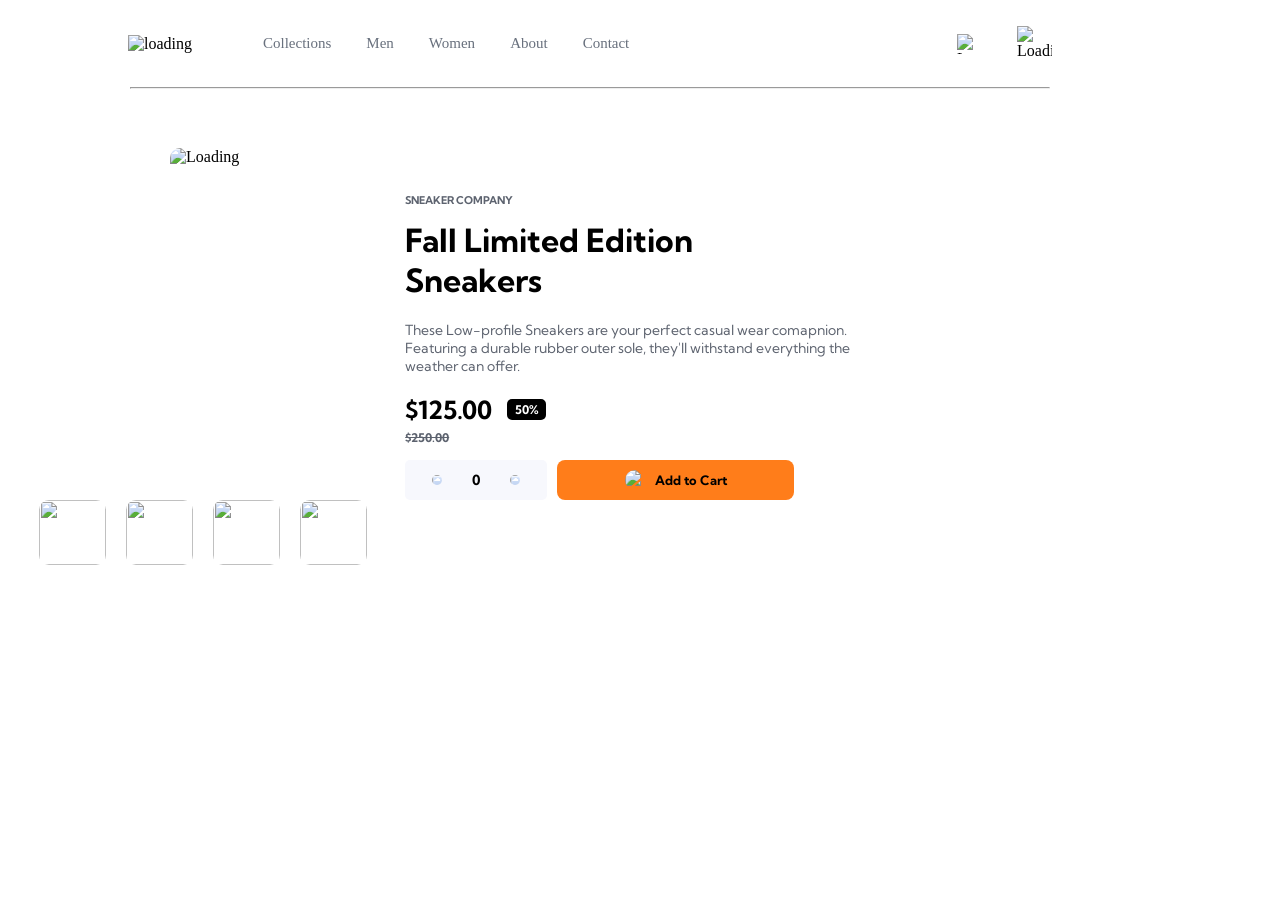
==== index.html @ 12cd4969 "Add files via upload" ====
<!DOCTYPE html>
<html lang="en">
<head>
    <meta charset="UTF-8">
    <link rel="stylesheet" href="style.css">
    <link rel="preconnect" href="https://fonts.googleapis.com">
<link rel="preconnect" href="https://fonts.gstatic.com" crossorigin>

<link href="https://fonts.googleapis.com/css2?family=Kumbh+Sans:wght@100..900&display=swap" rel="stylesheet">
    <meta name="viewport" content="width=device-width, initial-scale=1.0">
    <title>Third Task</title>
</head>

<body>
    <div class="one">
        <div class = "left">
        <img class="Logo" src="file:///C:/Users/hp/Downloads/ecommerce-product-page-main/ecommerce-product-page-main/images/logo.svg" alt="loading">
        <p>Collections</p>
        <p>Men</p>
        <p>Women</p>
        <p>About</p>
        <p>Contact</p>
        </div>
        <div class = "right">
        <img class = "cart" src="file:///C:/Users/hp/Downloads/ecommerce-product-page-main/ecommerce-product-page-main/images/icon-cart.svg" alt="Loading">
        <img class= "avatar" src="file:///C:/Users/hp/Downloads/ecommerce-product-page-main/ecommerce-product-page-main/images/image-avatar.png" alt="Loading">
        
        </div>
    </div>
    <div class="line">
        <hr>
    </div>
    <div class="content">
        <img src="c:\Users\hp\Downloads\ecommerce-product-page-main\ecommerce-product-page-main\images\image-product-1.jpg" alt="Loading">
        <div class="words">
        <h6>SNEAKER COMPANY</h6>
        <h1>Fall Limited Edition <br>Sneakers</h1>
        <p>These Low-profile Sneakers are your perfect casual wear comapnion. Featuring a durable rubber outer sole, they'll withstand everything the weather can offer.</p>
        <div class="price">
        <h3>$125.00</h3>
        <p> <b>50%</b></p>
        </div>
        <div class="discount">
            <h3>$250.00</h3>
        </div>
        <div class="allign">
        <div class="added">
        <img class="minus"src="file:///C:/Users/hp/Downloads/ecommerce-product-page-main/ecommerce-product-page-main/images/icon-minus.svg" alt="Loading">
        <p><b>0</b></p>
         <img class="plus"src="file:///C:/Users/hp/Downloads/ecommerce-product-page-main/ecommerce-product-page-main/images/icon-plus.svg" alt="Loading">
        </div>
        <div class="together">
            <img src="file:///C:/Users/hp/Downloads/ecommerce-product-page-main/ecommerce-product-page-main/images/icon-cart.svg" alt="loading">
             <p><b>Add to Cart</b></p>
             </div>
        </div>
        <div class="slides">
            <img src="c:\Users\hp\Downloads\ecommerce-product-page-main\ecommerce-product-page-main\images\image-product-1-thumbnail.jpg" alt="">
            <img src="c:\Users\hp\Downloads\ecommerce-product-page-main\ecommerce-product-page-main\images\image-product-2-thumbnail.jpg" alt="">
            <img src="c:\Users\hp\Downloads\ecommerce-product-page-main\ecommerce-product-page-main\images\image-product-3-thumbnail.jpg" alt="">
            <img src="c:\Users\hp\Downloads\ecommerce-product-page-main\ecommerce-product-page-main\images\image-product-4-thumbnail.jpg" alt="">
        </div>
        </div>
       

    </div>
</body>
</html>
---- style.css ----
body {
  margin:0;
}
.one{
  display: flex;
  justify-content: space-between;
  align-items: center;

  width: 80%;
  margin: 20px auto;
}

.left{
  display: flex;
  gap: 35px;
  align-items: center;
 
}
.left p{
  color: hsl(219, 9%, 45%);
  font-size: 15px;
}
.right{
  display: flex;
  gap: 10px;
  align-items: center;
}
.Logo{
    width: 100px;
    height: 18px;
    top: 100px;
}
.cart {
    width: 20px;
    height: 20px;
     padding-right: 30px;
   
}
.avatar{
    width: 35px;
    height: 35px;
    padding-right: 100px;
}

.line{
  color: hsl(219, 9%, 45%);
   width: 920px;
  height: 1px;
  position: relative;
left: 130px;
border-radius: 50px;
  
}
.content {
  display:flex;
  justify-content:space-between;
  gap: 80px;
  width: 80%;
  margin-top: 60px;
  margin-left: 170px;
}

.content img{
  height: 325px;
  width: 320px;
  border-radius: 10px;
}
.words{
  margin-top: 20px;
  margin-right: 300px;
   font-family:'Kumbh Sans', sans-serif;
}
.words h1{
  margin-top: -12px;
}
.words h6{
  color: hsl(219, 9%, 40%);


}
.words p{
  color:  hsl(219, 9%, 40%);
  font-family:'Kumbh Sans', sans-serif;
  font-size: 14px;
}
.price{
  display:flex;
  align-items:center;
  gap: 15px;
  margin-top: -20px;

}
.price h3{
  font-size: 25px;
}
.price p{
  background-color: Black;
  padding: 8px;
  font-size: 12px;
  border-radius: 5px;
  width: 23px;
  height:5px;
  color:white;
  display: flex;
  align-items: center;
  justify-content: center;
}
.discount h3{
margin-top: -20px;
font-size: 12px;
font-weight: 200px;
color: hsl(219, 9%, 40%);
text-decoration: line-through;

}
.allign{
  display:flex;
  justify-content:space-between;
  gap: 10px;
  width: 80%;
  margin-top: 20px;
 



}
.added{
   display:flex;
  align-items:center;
  justify-content: center;
  gap: 30px;
 border-radius:5px;
 background-color:hsl(223, 64%, 98%);
 width: 150px;
  height:40px;
  margin-top: -5px;
   
}

.added p{
  color: black;
}  

.plus{
    width: 10px !important;
  height: 10px !important;
  object-fit: contain;
  display: block;
  cursor: pointer;
}
 .minus{
   width: 10px !important;
  height: 10px !important;
  object-fit: contain;
  display: block;
  cursor: pointer;
}

.together{
  display:flex;
  justify-content:center;
  align-items:center;
  gap: 10px;
  width: 250px;
  height:40px;
  margin-top: -5px;
  margin-right:2px;
 border-radius:8px;
 color: black;
 background-color: hsl(26, 100%, 55%);
}

.together img{
  width: 20px;
  height: 20px;
  color: black;

}
.together p{
  font-size: 13px;
  color: black;
}

.slides{
  display:flex;
 justify-content:center;
  align-items:center;
  gap: 20px;
  margin-left: -893px
}
.slides img{
  height: 65px;
  width: 67px;
border-radius: 10px;
  
}
.img:hover{
  color:hsl(25, 100%, 94%);
}
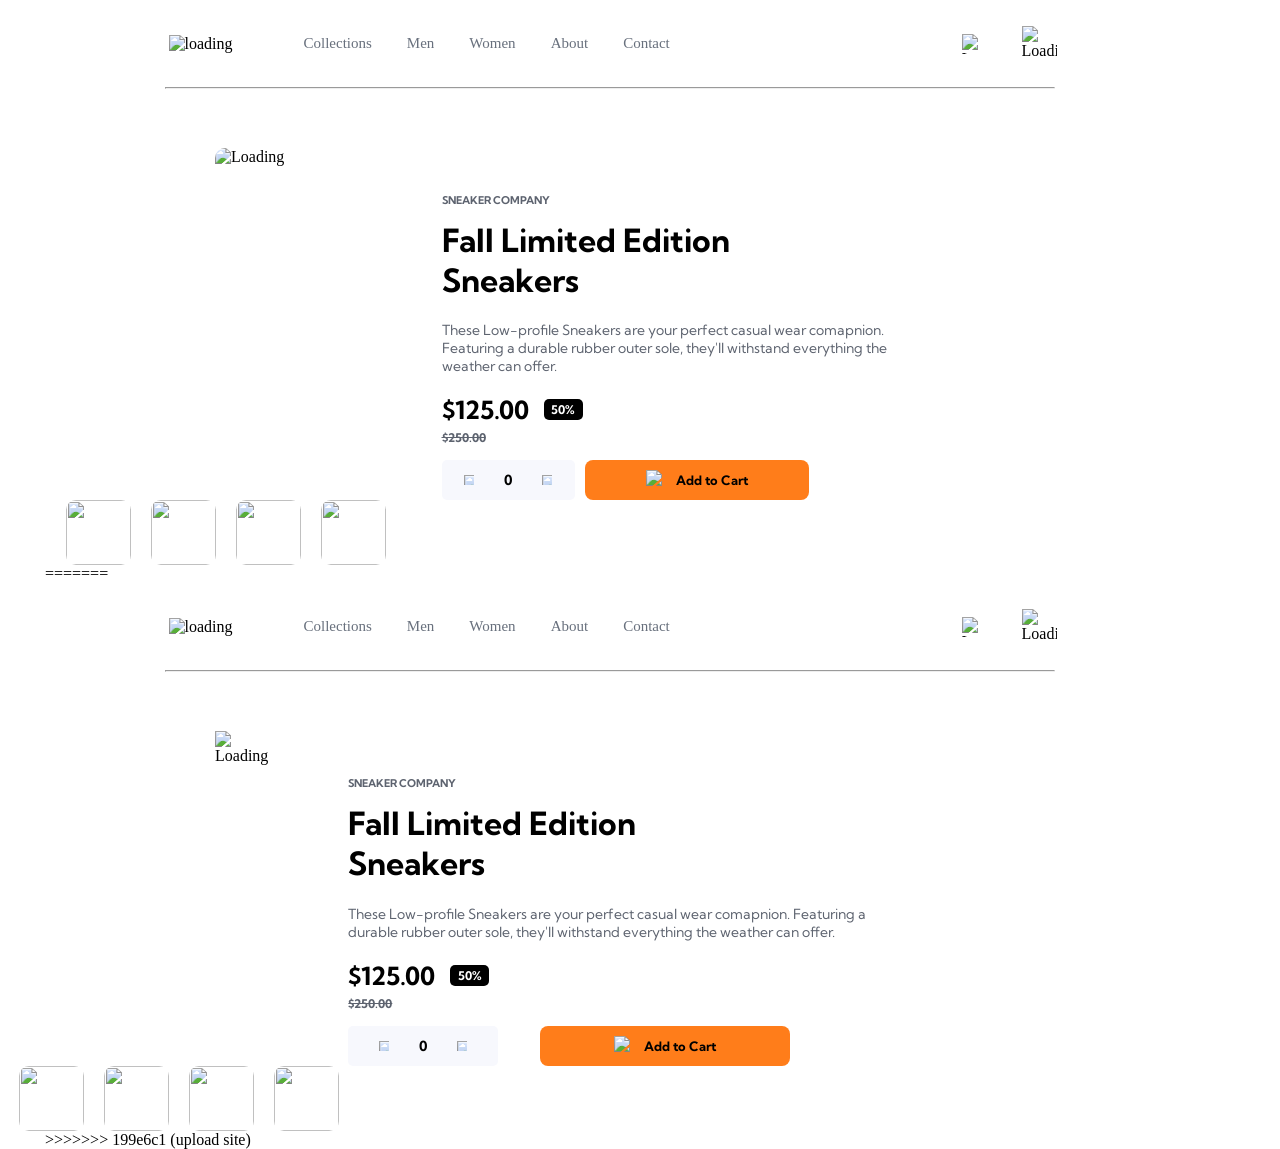
==== commit 93264bcc: "upload site" ====
--- a/index.html
+++ b/index.html
@@ -1,7 +1,83 @@
+
 <!DOCTYPE html>
 <html lang="en">
 <head>
     <meta charset="UTF-8">
+     <meta name="viewport" content="width=device-width, initial-scale=1.0">
+    <link rel="stylesheet" href="style.css">
+    <link rel="preconnect" href="https://fonts.googleapis.com">
+<link rel="preconnect" href="https://fonts.gstatic.com" crossorigin>
+
+<link href="https://fonts.googleapis.com/css2?family=Kumbh+Sans:wght@100..900&display=swap" rel="stylesheet">
+    <meta name="viewport" content="width=device-width, initial-scale=1.0">
+    <title>Third Task</title>
+</head>
+
+<body>
+    <div class="one">
+        <div class = "left">
+       <img class="new-img" src="images/" alt="Loading">
+        <img class="Logo" src="images/logo.svg" alt="loading">
+
+        <p>Collections</p>
+        <p>Men</p>
+        <p>Women</p>
+        <p>About</p>
+        <p>Contact</p>
+        </div>
+        <div class = "right">
+        <img class = "cart" src="images/icon-cart.svg" alt="Loading">
+        <img class= "avatar" src="images/image-avatar.png" alt="Loading">
+        
+        </div>
+    </div>
+    <div class="line">
+        <hr>
+    </div>
+    <div class="content">
+        <img  class =" content-img" src="images/image-product-1.jpg" alt="Loading">
+        <div class="words">
+        <h6>SNEAKER COMPANY</h6>
+        <h1>Fall Limited Edition <br>Sneakers</h1>
+        <p>These Low-profile Sneakers are your perfect casual wear comapnion. Featuring a durable rubber outer sole, they'll withstand everything the weather can offer.</p>
+        <div class="price">
+        <h3>$125.00</h3>
+        <p> <b>50%</b></p>
+         <h3 class = "discount1">$250.00</h3>
+         
+        </div>
+        <div class="discount">
+            <h3>$250.00</h3>
+        </div>
+        <div class="allign">
+        <div class="added">
+        <img class="minus" src="images/icon-minus.svg" alt="Loading">
+        <p id="count"><b>0</b></p>
+         <img class="plus" src="images/icon-plus.svg" alt="Loading">
+        </div>
+        <div class="together">
+            <img src="images/icon-cart.svg" alt="loading">
+             <p><b>Add to Cart</b></p>
+             </div>
+        </div>
+        <div class="slides">
+            <img class = "thumb" src="images/image-product-1-thumbnail.jpg" alt="">
+            <img class = "thumb" src="images/image-product-2-thumbnail.jpg" alt="">
+            <img class = "thumb" src="images/image-product-3-thumbnail.jpg" alt="">
+            <img class = "thumb" src="images/image-product-4-thumbnail.jpg" alt="">
+        </div>
+        </div>
+       
+
+    </div>
+    <script src="script.js"></script>
+</body>
+=======
+<!DOCTYPE html>
+<html lang="en">
+<head>
+    <meta charset="UTF-8">
+     <meta name="viewport" content="width=device-width, initial-scale=1.0">
     <link rel="stylesheet" href="style.css">
     <link rel="preconnect" href="https://fonts.googleapis.com">
 <link rel="preconnect" href="https://fonts.gstatic.com" crossorigin>
@@ -65,4 +141,5 @@
 
     </div>
 </body>
+>>>>>>> 199e6c1 (upload site)
 </html>
--- a/style.css
+++ b/style.css
@@ -1,9 +1,326 @@
+
 body {
   margin:0;
+  margin-left:45px;
 }
 .one{
   display: flex;
-  justify-content: space-between;
+  justify-content:space-between;
+  align-items: center;
+  width: 80%;
+  margin: 20px auto;
+}
+
+.left{
+  display: flex;
+  gap: 35px;
+  align-items: center;
+ 
+}
+.left p{
+  color: hsl(219, 9%, 45%);
+  font-size: 15px;
+}
+.right{
+  display: flex;
+  gap: 10px;
+  align-items: center;
+}
+.Logo{
+    width: 100px;
+    height: 18px;
+    top: 100px;
+}
+.new-img{
+  display:none;
+}
+.cart {
+    width: 20px;
+    height: 20px;
+     padding-right: 30px;
+   
+}
+.avatar{
+    width: 35px;
+    height: 35px;
+    padding-right: 100px;
+}
+
+.line{
+  color: hsl(219, 9%, 45%);
+   width: 890px;
+  height: 1px;
+  position: relative;
+left: 120px;
+border-radius: 50px;
+  
+}
+.content {
+  display:flex;
+  justify-content:space-between;
+  gap: 80px;
+  width: 80%;
+  margin-top: 60px;
+  margin-left: 170px;
+}
+
+.content-img{
+  height: 325px;
+  width: 320px;
+  border-radius: 10px;
+}
+.words{
+  margin-top: 20px;
+  margin-right: 300px;
+   font-family:'Kumbh Sans', sans-serif;
+}
+.words h1{
+  margin-top: -12px;
+}
+.words h6{
+  color: hsl(219, 9%, 40%);
+
+
+}
+.words p{
+  color:  hsl(219, 9%, 40%);
+  font-family:'Kumbh Sans', sans-serif;
+  font-size: 14px;
+}
+.price{
+  display:flex;
+  align-items:center;
+  gap: 15px;
+  margin-top: -20px;
+
+}
+.discount1{
+  display: none;
+}
+.price h3{
+  font-size: 25px;
+}
+.price p{
+  background-color: Black;
+  padding: 8px;
+  font-size: 12px;
+  border-radius: 5px;
+  width: 23px;
+  height:5px;
+  color:white;
+  display: flex;
+  align-items: center;
+  justify-content: center;
+}
+.discount h3{
+margin-top: -20px;
+font-size: 12px;
+font-weight: 200px;
+color: hsl(219, 9%, 40%);
+text-decoration: line-through;
+
+}
+.allign{
+  display:flex;
+  justify-content:space-between;
+  gap: 10px;
+  width: 80%;
+  margin-top: 20px;
+
+
+}
+.added{
+   display:flex;
+  align-items:center;
+  justify-content: center;
+  gap: 30px;
+ border-radius:5px;
+ background-color:hsl(223, 64%, 98%);
+ width: 150px;
+  height:40px;
+  margin-top: -5px;
+   
+}
+
+.added p{
+  color: black;
+}  
+
+.plus{
+    width: 10px !important;
+  height: 10px !important;
+  object-fit: contain;
+  display: block;
+  cursor: pointer;
+}
+ .minus{
+   width: 10px !important;
+  height: 10px !important;
+  object-fit: contain;
+  display: block;
+  cursor: pointer;
+}
+
+.together{
+  display:flex;
+  justify-content:center;
+  align-items:center;
+  gap: 10px;
+  width: 250px;
+  height:40px;
+  margin-top: -5px;
+  margin-right:2px;
+ border-radius:8px;
+ color: black;
+ background-color: hsl(26, 100%, 55%);
+}
+
+.together img{
+  width: 20px;
+  height: 20px;
+  color: black;
+
+}
+.together p{
+  font-size: 13px;
+  color: black;
+}
+
+.slides{
+  display:flex;
+ justify-content:center;
+  align-items:center;
+  gap: 20px;
+  margin-left: -893px
+}
+.slides img{
+  height: 65px;
+  width: 65px;
+border-radius: 10px;
+  
+}
+.slides img:hover{
+ border: 1px solid;
+ outline: 2px solid  hsl(26, 100%, 55%);
+ color: hsl(25, 100%, 94%);
+ opacity: 0.2;
+}
+
+
+@media (max-width: 700px){
+
+  body{
+    width: 375px;
+    height: 400px
+  }
+
+   .new-img {
+    display: block !important;
+    margin-left: 90px;
+    
+  }
+  .logo{
+    width: 25px;
+    height: 80px;
+    margin-right: 30px;
+  }
+  .cart{
+    margin-left: 80px;
+  }
+   .one {
+    display: flex;
+    flex-direction: row;
+    justify-content: center;
+    align-items: center;
+    width: 375px;
+    margin: 10px auto;
+    margin-left: 190px;
+  }
+  .left p{
+    display:none;
+  }
+  .line{
+    display:none;
+  }
+  .content{
+    flex-direction: column;
+  }
+  .words h6{
+    margin-top: -80px;
+    width: 150px;
+    font-size: 14px;
+    margin-left: 20px;
+
+  }
+  .words h1{
+    width: 150px;
+    font-size: 15px;
+    margin-top: -25px;
+      margin-left: 20px
+  }
+  .words p{
+    width: 200px;
+    font-size: 12px;
+      margin-left: 20px;
+  }
+  .discount h3{
+    display:none;
+  }
+.price {
+  width: 200px;
+  margin-left: 20px;
+ 
+}
+.price h3{
+  font-size: 20px;
+}
+.price p{
+  font-size: 10px
+}
+  .discount1{
+display: block !important;
+color: hsl(219, 9%, 40%);
+text-decoration: line-through;
+font-size: 9px;
+  
+}
+  .content-img{
+    width:400px;
+    height:200px;
+    margin-top: -40px;
+  }
+  .allign{
+    flex-direction: column;
+     margin-left: 20px;
+
+  }
+  .added{
+    width: 250px;
+   display:flex;
+  align-items:center;
+  justify-content: center;
+  gap: 30px;
+ border-radius:5px;
+ background-color:hsl(223, 64%, 98%);
+  margin-top: -5px;
+   
+  }
+  .added p{
+    margin-left: 50px;
+  }
+  .minus{
+    margin-right: 20px;
+  }
+  .slides img{
+    display:none
+  }
+  
+body {
+  margin:0;
+}
+.one{
+  display: flex;
+  justify-content:space-between;
   align-items: center;
 
   width: 80%;
@@ -76,7 +393,6 @@
 .words h6{
   color: hsl(219, 9%, 40%);
 
-
 }
 .words p{
   color:  hsl(219, 9%, 40%);
@@ -119,9 +435,6 @@
   gap: 10px;
   width: 80%;
   margin-top: 20px;
- 
-
-
 
 }
 .added{
@@ -197,4 +510,5 @@
 .img:hover{
   color:hsl(25, 100%, 94%);
 }
- +}
+
--- a/style.css
+++ b/style.css
@@ -1,9 +1,326 @@
+
 body {
   margin:0;
+  margin-left:45px;
 }
 .one{
   display: flex;
-  justify-content: space-between;
+  justify-content:space-between;
+  align-items: center;
+  width: 80%;
+  margin: 20px auto;
+}
+
+.left{
+  display: flex;
+  gap: 35px;
+  align-items: center;
+ 
+}
+.left p{
+  color: hsl(219, 9%, 45%);
+  font-size: 15px;
+}
+.right{
+  display: flex;
+  gap: 10px;
+  align-items: center;
+}
+.Logo{
+    width: 100px;
+    height: 18px;
+    top: 100px;
+}
+.new-img{
+  display:none;
+}
+.cart {
+    width: 20px;
+    height: 20px;
+     padding-right: 30px;
+   
+}
+.avatar{
+    width: 35px;
+    height: 35px;
+    padding-right: 100px;
+}
+
+.line{
+  color: hsl(219, 9%, 45%);
+   width: 890px;
+  height: 1px;
+  position: relative;
+left: 120px;
+border-radius: 50px;
+  
+}
+.content {
+  display:flex;
+  justify-content:space-between;
+  gap: 80px;
+  width: 80%;
+  margin-top: 60px;
+  margin-left: 170px;
+}
+
+.content-img{
+  height: 325px;
+  width: 320px;
+  border-radius: 10px;
+}
+.words{
+  margin-top: 20px;
+  margin-right: 300px;
+   font-family:'Kumbh Sans', sans-serif;
+}
+.words h1{
+  margin-top: -12px;
+}
+.words h6{
+  color: hsl(219, 9%, 40%);
+
+
+}
+.words p{
+  color:  hsl(219, 9%, 40%);
+  font-family:'Kumbh Sans', sans-serif;
+  font-size: 14px;
+}
+.price{
+  display:flex;
+  align-items:center;
+  gap: 15px;
+  margin-top: -20px;
+
+}
+.discount1{
+  display: none;
+}
+.price h3{
+  font-size: 25px;
+}
+.price p{
+  background-color: Black;
+  padding: 8px;
+  font-size: 12px;
+  border-radius: 5px;
+  width: 23px;
+  height:5px;
+  color:white;
+  display: flex;
+  align-items: center;
+  justify-content: center;
+}
+.discount h3{
+margin-top: -20px;
+font-size: 12px;
+font-weight: 200px;
+color: hsl(219, 9%, 40%);
+text-decoration: line-through;
+
+}
+.allign{
+  display:flex;
+  justify-content:space-between;
+  gap: 10px;
+  width: 80%;
+  margin-top: 20px;
+
+
+}
+.added{
+   display:flex;
+  align-items:center;
+  justify-content: center;
+  gap: 30px;
+ border-radius:5px;
+ background-color:hsl(223, 64%, 98%);
+ width: 150px;
+  height:40px;
+  margin-top: -5px;
+   
+}
+
+.added p{
+  color: black;
+}  
+
+.plus{
+    width: 10px !important;
+  height: 10px !important;
+  object-fit: contain;
+  display: block;
+  cursor: pointer;
+}
+ .minus{
+   width: 10px !important;
+  height: 10px !important;
+  object-fit: contain;
+  display: block;
+  cursor: pointer;
+}
+
+.together{
+  display:flex;
+  justify-content:center;
+  align-items:center;
+  gap: 10px;
+  width: 250px;
+  height:40px;
+  margin-top: -5px;
+  margin-right:2px;
+ border-radius:8px;
+ color: black;
+ background-color: hsl(26, 100%, 55%);
+}
+
+.together img{
+  width: 20px;
+  height: 20px;
+  color: black;
+
+}
+.together p{
+  font-size: 13px;
+  color: black;
+}
+
+.slides{
+  display:flex;
+ justify-content:center;
+  align-items:center;
+  gap: 20px;
+  margin-left: -893px
+}
+.slides img{
+  height: 65px;
+  width: 65px;
+border-radius: 10px;
+  
+}
+.slides img:hover{
+ border: 1px solid;
+ outline: 2px solid  hsl(26, 100%, 55%);
+ color: hsl(25, 100%, 94%);
+ opacity: 0.2;
+}
+
+
+@media (max-width: 700px){
+
+  body{
+    width: 375px;
+    height: 400px
+  }
+
+   .new-img {
+    display: block !important;
+    margin-left: 90px;
+    
+  }
+  .logo{
+    width: 25px;
+    height: 80px;
+    margin-right: 30px;
+  }
+  .cart{
+    margin-left: 80px;
+  }
+   .one {
+    display: flex;
+    flex-direction: row;
+    justify-content: center;
+    align-items: center;
+    width: 375px;
+    margin: 10px auto;
+    margin-left: 190px;
+  }
+  .left p{
+    display:none;
+  }
+  .line{
+    display:none;
+  }
+  .content{
+    flex-direction: column;
+  }
+  .words h6{
+    margin-top: -80px;
+    width: 150px;
+    font-size: 14px;
+    margin-left: 20px;
+
+  }
+  .words h1{
+    width: 150px;
+    font-size: 15px;
+    margin-top: -25px;
+      margin-left: 20px
+  }
+  .words p{
+    width: 200px;
+    font-size: 12px;
+      margin-left: 20px;
+  }
+  .discount h3{
+    display:none;
+  }
+.price {
+  width: 200px;
+  margin-left: 20px;
+ 
+}
+.price h3{
+  font-size: 20px;
+}
+.price p{
+  font-size: 10px
+}
+  .discount1{
+display: block !important;
+color: hsl(219, 9%, 40%);
+text-decoration: line-through;
+font-size: 9px;
+  
+}
+  .content-img{
+    width:400px;
+    height:200px;
+    margin-top: -40px;
+  }
+  .allign{
+    flex-direction: column;
+     margin-left: 20px;
+
+  }
+  .added{
+    width: 250px;
+   display:flex;
+  align-items:center;
+  justify-content: center;
+  gap: 30px;
+ border-radius:5px;
+ background-color:hsl(223, 64%, 98%);
+  margin-top: -5px;
+   
+  }
+  .added p{
+    margin-left: 50px;
+  }
+  .minus{
+    margin-right: 20px;
+  }
+  .slides img{
+    display:none
+  }
+  
+body {
+  margin:0;
+}
+.one{
+  display: flex;
+  justify-content:space-between;
   align-items: center;
 
   width: 80%;
@@ -76,7 +393,6 @@
 .words h6{
   color: hsl(219, 9%, 40%);
 
-
 }
 .words p{
   color:  hsl(219, 9%, 40%);
@@ -119,9 +435,6 @@
   gap: 10px;
   width: 80%;
   margin-top: 20px;
- 
-
-
 
 }
 .added{
@@ -197,4 +510,5 @@
 .img:hover{
   color:hsl(25, 100%, 94%);
 }
- +}
+
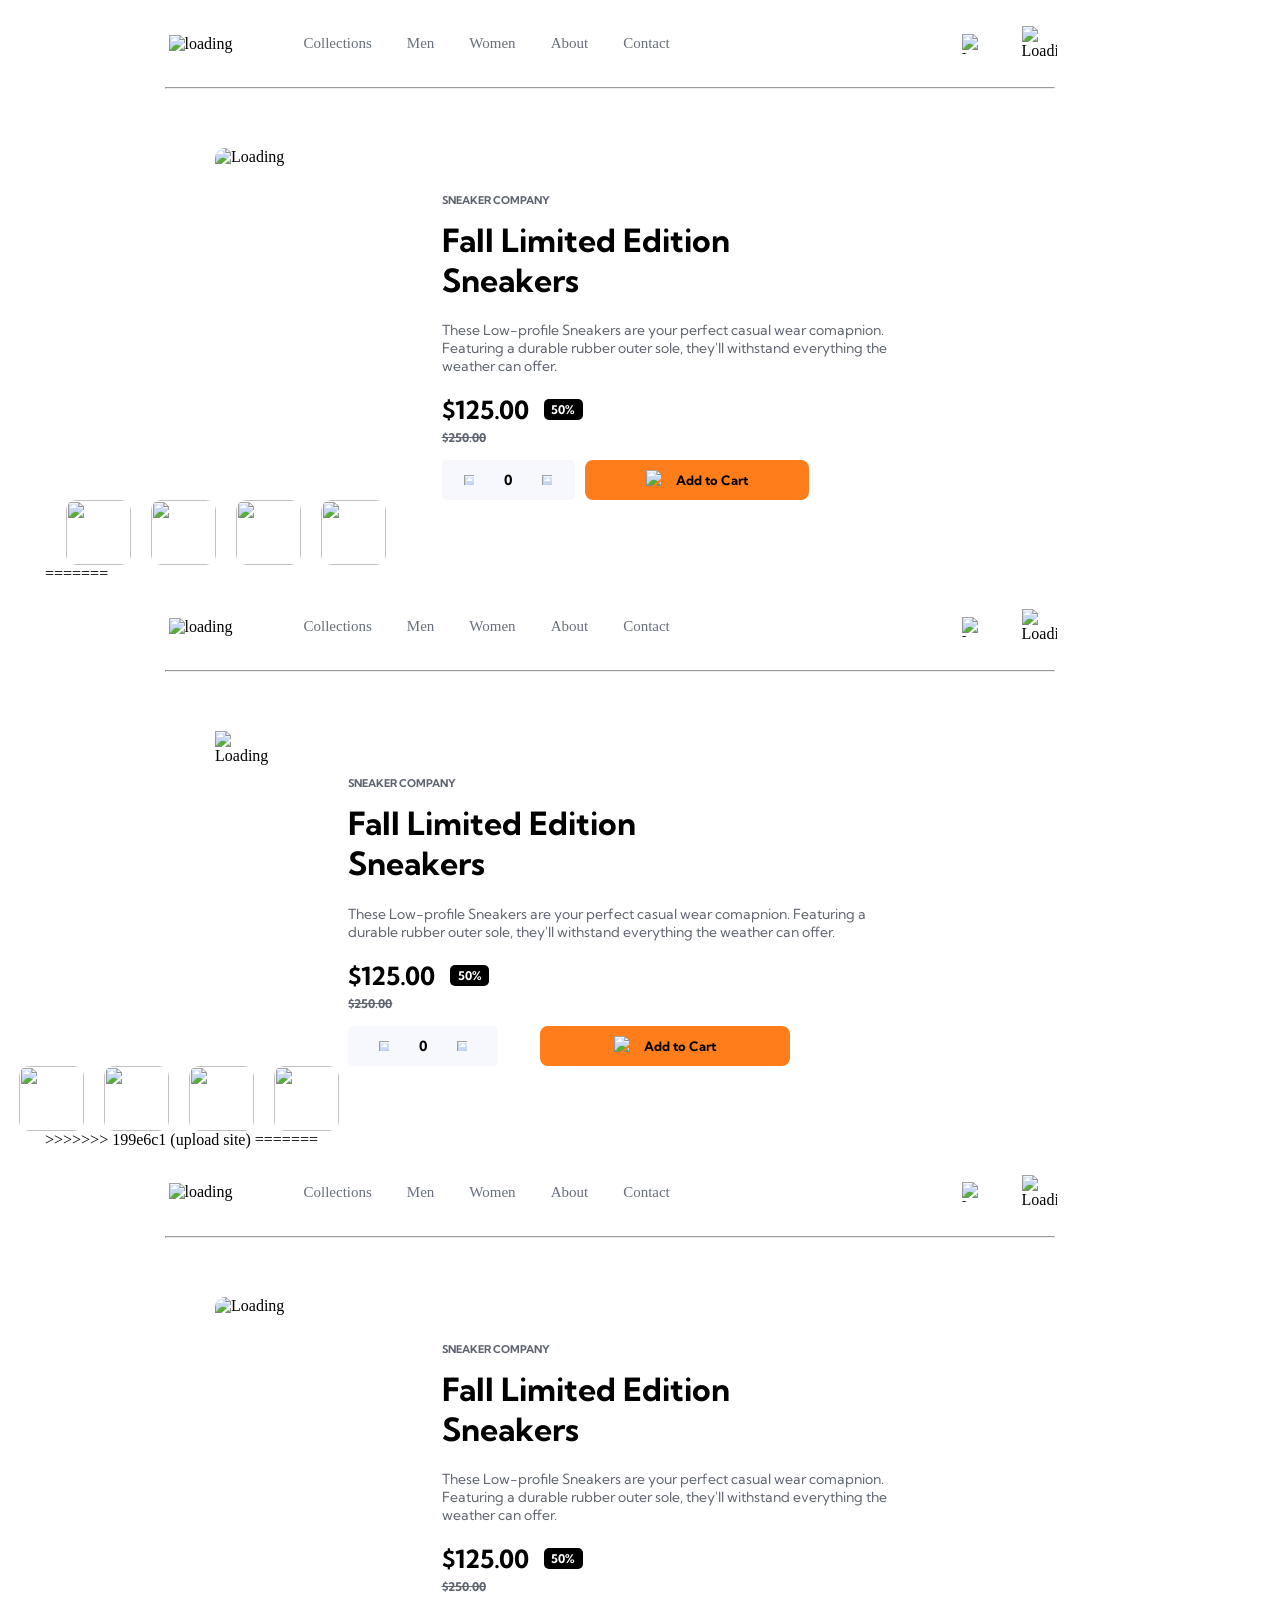
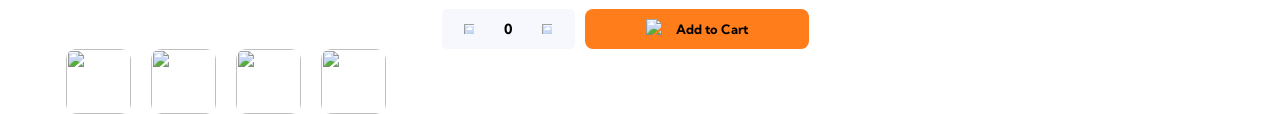
==== commit fa316eeb: "fixed backend error" ====
--- a/index.html
+++ b/index.html
@@ -1,3 +1,4 @@
+
 
 <!DOCTYPE html>
 <html lang="en">
@@ -142,4 +143,78 @@
     </div>
 </body>
 >>>>>>> 199e6c1 (upload site)
+=======
+<!DOCTYPE html>
+<html lang="en">
+<head>
+    <meta charset="UTF-8">
+     <meta name="viewport" content="width=device-width, initial-scale=1.0">
+    <link rel="stylesheet" href="style.css">
+    <link rel="preconnect" href="https://fonts.googleapis.com">
+<link rel="preconnect" href="https://fonts.gstatic.com" crossorigin>
+
+<link href="https://fonts.googleapis.com/css2?family=Kumbh+Sans:wght@100..900&display=swap" rel="stylesheet">
+    <meta name="viewport" content="width=device-width, initial-scale=1.0">
+    <title>Third Task</title>
+</head>
+
+<body>
+    <div class="one">
+        <div class = "left">
+       <img class="new-img" src="file:///C:/Users/hp/Downloads/ecommerce-product-page-main/ecommerce-product-page-main/images/icon-menu.svg" alt="Loading">
+        <img class="Logo" src="file:///C:/Users/hp/Downloads/ecommerce-product-page-main/ecommerce-product-page-main/images/logo.svg" alt="loading">
+
+        <p>Collections</p>
+        <p>Men</p>
+        <p>Women</p>
+        <p>About</p>
+        <p>Contact</p>
+        </div>
+        <div class = "right">
+        <img class = "cart" src="file:///C:/Users/hp/Downloads/ecommerce-product-page-main/ecommerce-product-page-main/images/icon-cart.svg" alt="Loading">
+        <img class= "avatar" src="file:///C:/Users/hp/Downloads/ecommerce-product-page-main/ecommerce-product-page-main/images/image-avatar.png" alt="Loading">
+        
+        </div>
+    </div>
+    <div class="line">
+        <hr>
+    </div>
+    <div class="content">
+        <img  class =" content-img"src="c:\Users\hp\Downloads\ecommerce-product-page-main\ecommerce-product-page-main\images\image-product-1.jpg" alt="Loading">
+        <div class="words">
+        <h6>SNEAKER COMPANY</h6>
+        <h1>Fall Limited Edition <br>Sneakers</h1>
+        <p>These Low-profile Sneakers are your perfect casual wear comapnion. Featuring a durable rubber outer sole, they'll withstand everything the weather can offer.</p>
+        <div class="price">
+        <h3>$125.00</h3>
+        <p> <b>50%</b></p>
+         <h3 class = "discount1">$250.00</h3>
+         
+        </div>
+        <div class="discount ">
+            <h3>$250.00</h3>
+        </div>
+        <div class="allign">
+        <div class="added">
+        <img class="minus"src="file:///C:/Users/hp/Downloads/ecommerce-product-page-main/ecommerce-product-page-main/images/icon-minus.svg" alt="Loading">
+        <p id="count"><b>0</b></p>
+         <img class="plus"src="file:///C:/Users/hp/Downloads/ecommerce-product-page-main/ecommerce-product-page-main/images/icon-plus.svg" alt="Loading">
+        </div>
+        <div class="together">
+            <img src="file:///C:/Users/hp/Downloads/ecommerce-product-page-main/ecommerce-product-page-main/images/icon-cart.svg" alt="loading">
+             <p><b>Add to Cart</b></p>
+             </div>
+        </div>
+        <div class="slides">
+            <img class = "thumb" src="c:\Users\hp\Downloads\ecommerce-product-page-main\ecommerce-product-page-main\images\image-product-1-thumbnail.jpg" alt="">
+            <img class = "thumb" src="c:\Users\hp\Downloads\ecommerce-product-page-main\ecommerce-product-page-main\images\image-product-2-thumbnail.jpg" alt="">
+            <img class = "thumb" src="c:\Users\hp\Downloads\ecommerce-product-page-main\ecommerce-product-page-main\images\image-product-3-thumbnail.jpg" alt="">
+            <img class = "thumb" src="c:\Users\hp\Downloads\ecommerce-product-page-main\ecommerce-product-page-main\images\image-product-4-thumbnail.jpg" alt="">
+        </div>
+        </div>
+       
+
+    </div>
+    <script src="script.js"></script>
+</body>
 </html>
--- a/style.css
+++ b/style.css
@@ -1,3 +1,4 @@
+
 
 body {
   margin:0;
@@ -512,3 +513,324 @@
 }
 }
 
+
+body {
+  margin:0;
+  margin-left:45px;
+}
+.one{
+  display: flex;
+  justify-content:space-between;
+  align-items: center;
+  width: 80%;
+  margin: 20px auto;
+}
+
+
+.left{
+  display: flex;
+  gap: 35px;
+  align-items: center;
+ 
+}
+.left p{
+  color: hsl(219, 9%, 45%);
+  font-size: 15px;
+}
+.right{
+  display: flex;
+  gap: 10px;
+  align-items: center;
+}
+.Logo{
+    width: 100px;
+    height: 18px;
+    top: 100px;
+}
+.new-img{
+  display:none;
+}
+.cart {
+    width: 20px;
+    height: 20px;
+     padding-right: 30px;
+   
+}
+.avatar{
+    width: 35px;
+    height: 35px;
+    padding-right: 100px;
+}
+
+.line{
+  color: hsl(219, 9%, 45%);
+   width: 890px;
+  height: 1px;
+  position: relative;
+left: 120px;
+border-radius: 50px;
+  
+}
+.content {
+  display:flex;
+  justify-content:space-between;
+  gap: 80px;
+  width: 80%;
+  margin-top: 60px;
+  margin-left: 170px;
+}
+
+.content-img{
+  height: 325px;
+  width: 320px;
+  border-radius: 10px;
+}
+.words{
+  margin-top: 20px;
+  margin-right: 300px;
+   font-family:'Kumbh Sans', sans-serif;
+}
+.words h1{
+  margin-top: -12px;
+}
+.words h6{
+  color: hsl(219, 9%, 40%);
+
+
+}
+.words p{
+  color:  hsl(219, 9%, 40%);
+  font-family:'Kumbh Sans', sans-serif;
+  font-size: 14px;
+}
+.price{
+  display:flex;
+  align-items:center;
+  gap: 15px;
+  margin-top: -20px;
+
+}
+.discount1{
+  display: none;
+}
+.price h3{
+  font-size: 25px;
+}
+.price p{
+  background-color: Black;
+  padding: 8px;
+  font-size: 12px;
+  border-radius: 5px;
+  width: 23px;
+  height:5px;
+  color:white;
+  display: flex;
+  align-items: center;
+  justify-content: center;
+}
+.discount h3{
+margin-top: -20px;
+font-size: 12px;
+font-weight: 200px;
+color: hsl(219, 9%, 40%);
+text-decoration: line-through;
+
+}
+.allign{
+  display:flex;
+  justify-content:space-between;
+  gap: 10px;
+  width: 80%;
+  margin-top: 20px;
+ 
+
+
+
+}
+.added{
+   display:flex;
+  align-items:center;
+  justify-content: center;
+  gap: 30px;
+ border-radius:5px;
+ background-color:hsl(223, 64%, 98%);
+ width: 150px;
+  height:40px;
+  margin-top: -5px;
+   
+}
+
+.added p{
+  color: black;
+}  
+
+.plus{
+    width: 10px !important;
+  height: 10px !important;
+  object-fit: contain;
+  display: block;
+  cursor: pointer;
+}
+ .minus{
+   width: 10px !important;
+  height: 10px !important;
+  object-fit: contain;
+  display: block;
+  cursor: pointer;
+}
+
+.together{
+  display:flex;
+  justify-content:center;
+  align-items:center;
+  gap: 10px;
+  width: 250px;
+  height:40px;
+  margin-top: -5px;
+  margin-right:2px;
+ border-radius:8px;
+ color: black;
+ background-color: hsl(26, 100%, 55%);
+}
+
+.together img{
+  width: 20px;
+  height: 20px;
+  color: black;
+
+}
+.together p{
+  font-size: 13px;
+  color: black;
+}
+
+.slides{
+  display:flex;
+ justify-content:center;
+  align-items:center;
+  gap: 20px;
+  margin-left: -893px
+}
+.slides img{
+  height: 65px;
+  width: 65px;
+border-radius: 10px;
+  
+}
+.slides img:hover{
+ border: 1px solid;
+ outline: 2px solid  hsl(26, 100%, 55%);
+ color: hsl(25, 100%, 94%);
+ opacity: 0.2;
+}
+
+
+@media (max-width: 700px){
+
+  body{
+    width: 375px;
+    height: 400px
+  }
+
+   .new-img {
+    display: block !important;
+    margin-left: 90px;
+    
+  }
+  .logo{
+    width: 25px;
+    height: 80px;
+    margin-right: 30px;
+  }
+  .cart{
+    margin-left: 80px;
+  }
+   .one {
+    display: flex;
+    flex-direction: row;
+    justify-content: center;
+    align-items: center;
+    width: 375px;
+    margin: 10px auto;
+    margin-left: 190px;
+  }
+  .left p{
+    display:none;
+  }
+  .line{
+    display:none;
+  }
+  .content{
+    flex-direction: column;
+  }
+  .words h6{
+    margin-top: -80px;
+    width: 150px;
+    font-size: 14px;
+    margin-left: 20px;
+
+  }
+  .words h1{
+    width: 150px;
+    font-size: 15px;
+    margin-top: -25px;
+      margin-left: 20px
+  }
+  .words p{
+    width: 200px;
+    font-size: 12px;
+      margin-left: 20px;
+  }
+  .discount h3{
+    display:none;
+  }
+.price {
+  width: 200px;
+  margin-left: 20px;
+ 
+}
+.price h3{
+  font-size: 20px;
+}
+.price p{
+  font-size: 10px
+}
+  .discount1{
+display: block !important;
+color: hsl(219, 9%, 40%);
+text-decoration: line-through;
+font-size: 9px;
+  
+}
+  .content-img{
+    width:400px;
+    height:200px;
+    margin-top: -40px;
+  }
+  .allign{
+    flex-direction: column;
+     margin-left: 20px;
+
+  }
+  .added{
+    width: 250px;
+   display:flex;
+  align-items:center;
+  justify-content: center;
+  gap: 30px;
+ border-radius:5px;
+ background-color:hsl(223, 64%, 98%);
+  margin-top: -5px;
+   
+
+  }
+  .added p{
+    margin-left: 50px;
+  }
+  .minus{
+    margin-right: 20px;
+  }
+  .slides img{
+    display:none
+  }
+}
--- a/style.css
+++ b/style.css
@@ -1,3 +1,4 @@
+
 
 body {
   margin:0;
@@ -512,3 +513,324 @@
 }
 }
 
+
+body {
+  margin:0;
+  margin-left:45px;
+}
+.one{
+  display: flex;
+  justify-content:space-between;
+  align-items: center;
+  width: 80%;
+  margin: 20px auto;
+}
+
+
+.left{
+  display: flex;
+  gap: 35px;
+  align-items: center;
+ 
+}
+.left p{
+  color: hsl(219, 9%, 45%);
+  font-size: 15px;
+}
+.right{
+  display: flex;
+  gap: 10px;
+  align-items: center;
+}
+.Logo{
+    width: 100px;
+    height: 18px;
+    top: 100px;
+}
+.new-img{
+  display:none;
+}
+.cart {
+    width: 20px;
+    height: 20px;
+     padding-right: 30px;
+   
+}
+.avatar{
+    width: 35px;
+    height: 35px;
+    padding-right: 100px;
+}
+
+.line{
+  color: hsl(219, 9%, 45%);
+   width: 890px;
+  height: 1px;
+  position: relative;
+left: 120px;
+border-radius: 50px;
+  
+}
+.content {
+  display:flex;
+  justify-content:space-between;
+  gap: 80px;
+  width: 80%;
+  margin-top: 60px;
+  margin-left: 170px;
+}
+
+.content-img{
+  height: 325px;
+  width: 320px;
+  border-radius: 10px;
+}
+.words{
+  margin-top: 20px;
+  margin-right: 300px;
+   font-family:'Kumbh Sans', sans-serif;
+}
+.words h1{
+  margin-top: -12px;
+}
+.words h6{
+  color: hsl(219, 9%, 40%);
+
+
+}
+.words p{
+  color:  hsl(219, 9%, 40%);
+  font-family:'Kumbh Sans', sans-serif;
+  font-size: 14px;
+}
+.price{
+  display:flex;
+  align-items:center;
+  gap: 15px;
+  margin-top: -20px;
+
+}
+.discount1{
+  display: none;
+}
+.price h3{
+  font-size: 25px;
+}
+.price p{
+  background-color: Black;
+  padding: 8px;
+  font-size: 12px;
+  border-radius: 5px;
+  width: 23px;
+  height:5px;
+  color:white;
+  display: flex;
+  align-items: center;
+  justify-content: center;
+}
+.discount h3{
+margin-top: -20px;
+font-size: 12px;
+font-weight: 200px;
+color: hsl(219, 9%, 40%);
+text-decoration: line-through;
+
+}
+.allign{
+  display:flex;
+  justify-content:space-between;
+  gap: 10px;
+  width: 80%;
+  margin-top: 20px;
+ 
+
+
+
+}
+.added{
+   display:flex;
+  align-items:center;
+  justify-content: center;
+  gap: 30px;
+ border-radius:5px;
+ background-color:hsl(223, 64%, 98%);
+ width: 150px;
+  height:40px;
+  margin-top: -5px;
+   
+}
+
+.added p{
+  color: black;
+}  
+
+.plus{
+    width: 10px !important;
+  height: 10px !important;
+  object-fit: contain;
+  display: block;
+  cursor: pointer;
+}
+ .minus{
+   width: 10px !important;
+  height: 10px !important;
+  object-fit: contain;
+  display: block;
+  cursor: pointer;
+}
+
+.together{
+  display:flex;
+  justify-content:center;
+  align-items:center;
+  gap: 10px;
+  width: 250px;
+  height:40px;
+  margin-top: -5px;
+  margin-right:2px;
+ border-radius:8px;
+ color: black;
+ background-color: hsl(26, 100%, 55%);
+}
+
+.together img{
+  width: 20px;
+  height: 20px;
+  color: black;
+
+}
+.together p{
+  font-size: 13px;
+  color: black;
+}
+
+.slides{
+  display:flex;
+ justify-content:center;
+  align-items:center;
+  gap: 20px;
+  margin-left: -893px
+}
+.slides img{
+  height: 65px;
+  width: 65px;
+border-radius: 10px;
+  
+}
+.slides img:hover{
+ border: 1px solid;
+ outline: 2px solid  hsl(26, 100%, 55%);
+ color: hsl(25, 100%, 94%);
+ opacity: 0.2;
+}
+
+
+@media (max-width: 700px){
+
+  body{
+    width: 375px;
+    height: 400px
+  }
+
+   .new-img {
+    display: block !important;
+    margin-left: 90px;
+    
+  }
+  .logo{
+    width: 25px;
+    height: 80px;
+    margin-right: 30px;
+  }
+  .cart{
+    margin-left: 80px;
+  }
+   .one {
+    display: flex;
+    flex-direction: row;
+    justify-content: center;
+    align-items: center;
+    width: 375px;
+    margin: 10px auto;
+    margin-left: 190px;
+  }
+  .left p{
+    display:none;
+  }
+  .line{
+    display:none;
+  }
+  .content{
+    flex-direction: column;
+  }
+  .words h6{
+    margin-top: -80px;
+    width: 150px;
+    font-size: 14px;
+    margin-left: 20px;
+
+  }
+  .words h1{
+    width: 150px;
+    font-size: 15px;
+    margin-top: -25px;
+      margin-left: 20px
+  }
+  .words p{
+    width: 200px;
+    font-size: 12px;
+      margin-left: 20px;
+  }
+  .discount h3{
+    display:none;
+  }
+.price {
+  width: 200px;
+  margin-left: 20px;
+ 
+}
+.price h3{
+  font-size: 20px;
+}
+.price p{
+  font-size: 10px
+}
+  .discount1{
+display: block !important;
+color: hsl(219, 9%, 40%);
+text-decoration: line-through;
+font-size: 9px;
+  
+}
+  .content-img{
+    width:400px;
+    height:200px;
+    margin-top: -40px;
+  }
+  .allign{
+    flex-direction: column;
+     margin-left: 20px;
+
+  }
+  .added{
+    width: 250px;
+   display:flex;
+  align-items:center;
+  justify-content: center;
+  gap: 30px;
+ border-radius:5px;
+ background-color:hsl(223, 64%, 98%);
+  margin-top: -5px;
+   
+
+  }
+  .added p{
+    margin-left: 50px;
+  }
+  .minus{
+    margin-right: 20px;
+  }
+  .slides img{
+    display:none
+  }
+}
--- a/style.css
+++ b/style.css
@@ -1,3 +1,4 @@
+
 
 body {
   margin:0;
@@ -512,3 +513,324 @@
 }
 }
 
+
+body {
+  margin:0;
+  margin-left:45px;
+}
+.one{
+  display: flex;
+  justify-content:space-between;
+  align-items: center;
+  width: 80%;
+  margin: 20px auto;
+}
+
+
+.left{
+  display: flex;
+  gap: 35px;
+  align-items: center;
+ 
+}
+.left p{
+  color: hsl(219, 9%, 45%);
+  font-size: 15px;
+}
+.right{
+  display: flex;
+  gap: 10px;
+  align-items: center;
+}
+.Logo{
+    width: 100px;
+    height: 18px;
+    top: 100px;
+}
+.new-img{
+  display:none;
+}
+.cart {
+    width: 20px;
+    height: 20px;
+     padding-right: 30px;
+   
+}
+.avatar{
+    width: 35px;
+    height: 35px;
+    padding-right: 100px;
+}
+
+.line{
+  color: hsl(219, 9%, 45%);
+   width: 890px;
+  height: 1px;
+  position: relative;
+left: 120px;
+border-radius: 50px;
+  
+}
+.content {
+  display:flex;
+  justify-content:space-between;
+  gap: 80px;
+  width: 80%;
+  margin-top: 60px;
+  margin-left: 170px;
+}
+
+.content-img{
+  height: 325px;
+  width: 320px;
+  border-radius: 10px;
+}
+.words{
+  margin-top: 20px;
+  margin-right: 300px;
+   font-family:'Kumbh Sans', sans-serif;
+}
+.words h1{
+  margin-top: -12px;
+}
+.words h6{
+  color: hsl(219, 9%, 40%);
+
+
+}
+.words p{
+  color:  hsl(219, 9%, 40%);
+  font-family:'Kumbh Sans', sans-serif;
+  font-size: 14px;
+}
+.price{
+  display:flex;
+  align-items:center;
+  gap: 15px;
+  margin-top: -20px;
+
+}
+.discount1{
+  display: none;
+}
+.price h3{
+  font-size: 25px;
+}
+.price p{
+  background-color: Black;
+  padding: 8px;
+  font-size: 12px;
+  border-radius: 5px;
+  width: 23px;
+  height:5px;
+  color:white;
+  display: flex;
+  align-items: center;
+  justify-content: center;
+}
+.discount h3{
+margin-top: -20px;
+font-size: 12px;
+font-weight: 200px;
+color: hsl(219, 9%, 40%);
+text-decoration: line-through;
+
+}
+.allign{
+  display:flex;
+  justify-content:space-between;
+  gap: 10px;
+  width: 80%;
+  margin-top: 20px;
+ 
+
+
+
+}
+.added{
+   display:flex;
+  align-items:center;
+  justify-content: center;
+  gap: 30px;
+ border-radius:5px;
+ background-color:hsl(223, 64%, 98%);
+ width: 150px;
+  height:40px;
+  margin-top: -5px;
+   
+}
+
+.added p{
+  color: black;
+}  
+
+.plus{
+    width: 10px !important;
+  height: 10px !important;
+  object-fit: contain;
+  display: block;
+  cursor: pointer;
+}
+ .minus{
+   width: 10px !important;
+  height: 10px !important;
+  object-fit: contain;
+  display: block;
+  cursor: pointer;
+}
+
+.together{
+  display:flex;
+  justify-content:center;
+  align-items:center;
+  gap: 10px;
+  width: 250px;
+  height:40px;
+  margin-top: -5px;
+  margin-right:2px;
+ border-radius:8px;
+ color: black;
+ background-color: hsl(26, 100%, 55%);
+}
+
+.together img{
+  width: 20px;
+  height: 20px;
+  color: black;
+
+}
+.together p{
+  font-size: 13px;
+  color: black;
+}
+
+.slides{
+  display:flex;
+ justify-content:center;
+  align-items:center;
+  gap: 20px;
+  margin-left: -893px
+}
+.slides img{
+  height: 65px;
+  width: 65px;
+border-radius: 10px;
+  
+}
+.slides img:hover{
+ border: 1px solid;
+ outline: 2px solid  hsl(26, 100%, 55%);
+ color: hsl(25, 100%, 94%);
+ opacity: 0.2;
+}
+
+
+@media (max-width: 700px){
+
+  body{
+    width: 375px;
+    height: 400px
+  }
+
+   .new-img {
+    display: block !important;
+    margin-left: 90px;
+    
+  }
+  .logo{
+    width: 25px;
+    height: 80px;
+    margin-right: 30px;
+  }
+  .cart{
+    margin-left: 80px;
+  }
+   .one {
+    display: flex;
+    flex-direction: row;
+    justify-content: center;
+    align-items: center;
+    width: 375px;
+    margin: 10px auto;
+    margin-left: 190px;
+  }
+  .left p{
+    display:none;
+  }
+  .line{
+    display:none;
+  }
+  .content{
+    flex-direction: column;
+  }
+  .words h6{
+    margin-top: -80px;
+    width: 150px;
+    font-size: 14px;
+    margin-left: 20px;
+
+  }
+  .words h1{
+    width: 150px;
+    font-size: 15px;
+    margin-top: -25px;
+      margin-left: 20px
+  }
+  .words p{
+    width: 200px;
+    font-size: 12px;
+      margin-left: 20px;
+  }
+  .discount h3{
+    display:none;
+  }
+.price {
+  width: 200px;
+  margin-left: 20px;
+ 
+}
+.price h3{
+  font-size: 20px;
+}
+.price p{
+  font-size: 10px
+}
+  .discount1{
+display: block !important;
+color: hsl(219, 9%, 40%);
+text-decoration: line-through;
+font-size: 9px;
+  
+}
+  .content-img{
+    width:400px;
+    height:200px;
+    margin-top: -40px;
+  }
+  .allign{
+    flex-direction: column;
+     margin-left: 20px;
+
+  }
+  .added{
+    width: 250px;
+   display:flex;
+  align-items:center;
+  justify-content: center;
+  gap: 30px;
+ border-radius:5px;
+ background-color:hsl(223, 64%, 98%);
+  margin-top: -5px;
+   
+
+  }
+  .added p{
+    margin-left: 50px;
+  }
+  .minus{
+    margin-right: 20px;
+  }
+  .slides img{
+    display:none
+  }
+}
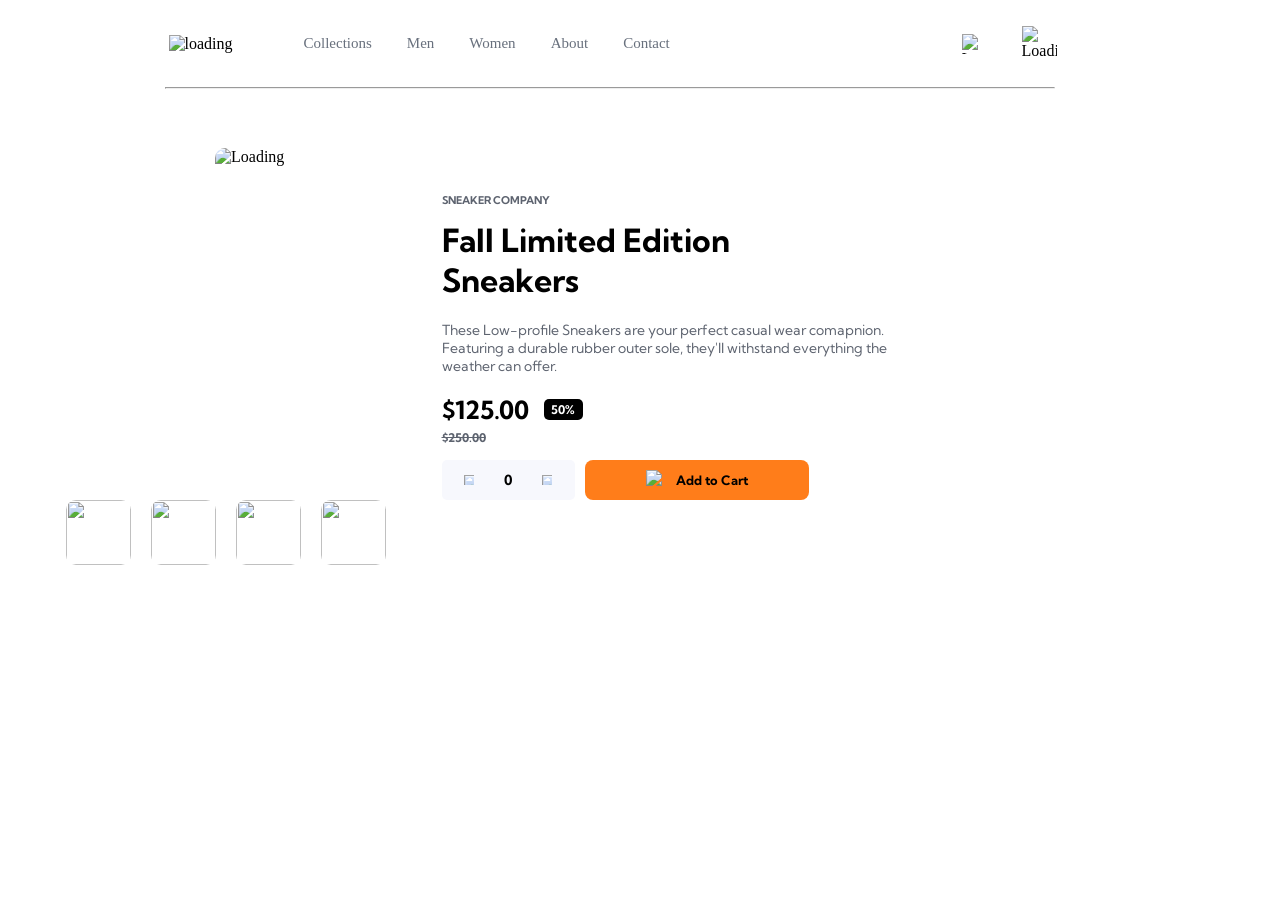
==== commit bcf82ece: "Add files via upload" ====
--- a/index.html
+++ b/index.html
@@ -1,149 +1,3 @@
-
-
-<!DOCTYPE html>
-<html lang="en">
-<head>
-    <meta charset="UTF-8">
-     <meta name="viewport" content="width=device-width, initial-scale=1.0">
-    <link rel="stylesheet" href="style.css">
-    <link rel="preconnect" href="https://fonts.googleapis.com">
-<link rel="preconnect" href="https://fonts.gstatic.com" crossorigin>
-
-<link href="https://fonts.googleapis.com/css2?family=Kumbh+Sans:wght@100..900&display=swap" rel="stylesheet">
-    <meta name="viewport" content="width=device-width, initial-scale=1.0">
-    <title>Third Task</title>
-</head>
-
-<body>
-    <div class="one">
-        <div class = "left">
-       <img class="new-img" src="images/" alt="Loading">
-        <img class="Logo" src="images/logo.svg" alt="loading">
-
-        <p>Collections</p>
-        <p>Men</p>
-        <p>Women</p>
-        <p>About</p>
-        <p>Contact</p>
-        </div>
-        <div class = "right">
-        <img class = "cart" src="images/icon-cart.svg" alt="Loading">
-        <img class= "avatar" src="images/image-avatar.png" alt="Loading">
-        
-        </div>
-    </div>
-    <div class="line">
-        <hr>
-    </div>
-    <div class="content">
-        <img  class =" content-img" src="images/image-product-1.jpg" alt="Loading">
-        <div class="words">
-        <h6>SNEAKER COMPANY</h6>
-        <h1>Fall Limited Edition <br>Sneakers</h1>
-        <p>These Low-profile Sneakers are your perfect casual wear comapnion. Featuring a durable rubber outer sole, they'll withstand everything the weather can offer.</p>
-        <div class="price">
-        <h3>$125.00</h3>
-        <p> <b>50%</b></p>
-         <h3 class = "discount1">$250.00</h3>
-         
-        </div>
-        <div class="discount">
-            <h3>$250.00</h3>
-        </div>
-        <div class="allign">
-        <div class="added">
-        <img class="minus" src="images/icon-minus.svg" alt="Loading">
-        <p id="count"><b>0</b></p>
-         <img class="plus" src="images/icon-plus.svg" alt="Loading">
-        </div>
-        <div class="together">
-            <img src="images/icon-cart.svg" alt="loading">
-             <p><b>Add to Cart</b></p>
-             </div>
-        </div>
-        <div class="slides">
-            <img class = "thumb" src="images/image-product-1-thumbnail.jpg" alt="">
-            <img class = "thumb" src="images/image-product-2-thumbnail.jpg" alt="">
-            <img class = "thumb" src="images/image-product-3-thumbnail.jpg" alt="">
-            <img class = "thumb" src="images/image-product-4-thumbnail.jpg" alt="">
-        </div>
-        </div>
-       
-
-    </div>
-    <script src="script.js"></script>
-</body>
-=======
-<!DOCTYPE html>
-<html lang="en">
-<head>
-    <meta charset="UTF-8">
-     <meta name="viewport" content="width=device-width, initial-scale=1.0">
-    <link rel="stylesheet" href="style.css">
-    <link rel="preconnect" href="https://fonts.googleapis.com">
-<link rel="preconnect" href="https://fonts.gstatic.com" crossorigin>
-
-<link href="https://fonts.googleapis.com/css2?family=Kumbh+Sans:wght@100..900&display=swap" rel="stylesheet">
-    <meta name="viewport" content="width=device-width, initial-scale=1.0">
-    <title>Third Task</title>
-</head>
-
-<body>
-    <div class="one">
-        <div class = "left">
-        <img class="Logo" src="file:///C:/Users/hp/Downloads/ecommerce-product-page-main/ecommerce-product-page-main/images/logo.svg" alt="loading">
-        <p>Collections</p>
-        <p>Men</p>
-        <p>Women</p>
-        <p>About</p>
-        <p>Contact</p>
-        </div>
-        <div class = "right">
-        <img class = "cart" src="file:///C:/Users/hp/Downloads/ecommerce-product-page-main/ecommerce-product-page-main/images/icon-cart.svg" alt="Loading">
-        <img class= "avatar" src="file:///C:/Users/hp/Downloads/ecommerce-product-page-main/ecommerce-product-page-main/images/image-avatar.png" alt="Loading">
-        
-        </div>
-    </div>
-    <div class="line">
-        <hr>
-    </div>
-    <div class="content">
-        <img src="c:\Users\hp\Downloads\ecommerce-product-page-main\ecommerce-product-page-main\images\image-product-1.jpg" alt="Loading">
-        <div class="words">
-        <h6>SNEAKER COMPANY</h6>
-        <h1>Fall Limited Edition <br>Sneakers</h1>
-        <p>These Low-profile Sneakers are your perfect casual wear comapnion. Featuring a durable rubber outer sole, they'll withstand everything the weather can offer.</p>
-        <div class="price">
-        <h3>$125.00</h3>
-        <p> <b>50%</b></p>
-        </div>
-        <div class="discount">
-            <h3>$250.00</h3>
-        </div>
-        <div class="allign">
-        <div class="added">
-        <img class="minus"src="file:///C:/Users/hp/Downloads/ecommerce-product-page-main/ecommerce-product-page-main/images/icon-minus.svg" alt="Loading">
-        <p><b>0</b></p>
-         <img class="plus"src="file:///C:/Users/hp/Downloads/ecommerce-product-page-main/ecommerce-product-page-main/images/icon-plus.svg" alt="Loading">
-        </div>
-        <div class="together">
-            <img src="file:///C:/Users/hp/Downloads/ecommerce-product-page-main/ecommerce-product-page-main/images/icon-cart.svg" alt="loading">
-             <p><b>Add to Cart</b></p>
-             </div>
-        </div>
-        <div class="slides">
-            <img src="c:\Users\hp\Downloads\ecommerce-product-page-main\ecommerce-product-page-main\images\image-product-1-thumbnail.jpg" alt="">
-            <img src="c:\Users\hp\Downloads\ecommerce-product-page-main\ecommerce-product-page-main\images\image-product-2-thumbnail.jpg" alt="">
-            <img src="c:\Users\hp\Downloads\ecommerce-product-page-main\ecommerce-product-page-main\images\image-product-3-thumbnail.jpg" alt="">
-            <img src="c:\Users\hp\Downloads\ecommerce-product-page-main\ecommerce-product-page-main\images\image-product-4-thumbnail.jpg" alt="">
-        </div>
-        </div>
-       
-
-    </div>
-</body>
->>>>>>> 199e6c1 (upload site)
-=======
 <!DOCTYPE html>
 <html lang="en">
 <head>
--- a/style.css
+++ b/style.css
@@ -1,5 +1,3 @@
-
-
 body {
   margin:0;
   margin-left:45px;
@@ -11,6 +9,7 @@
   width: 80%;
   margin: 20px auto;
 }
+
 
 .left{
   display: flex;
@@ -127,6 +126,8 @@
   gap: 10px;
   width: 80%;
   margin-top: 20px;
+ 
+
 
 
 }
@@ -305,6 +306,7 @@
  background-color:hsl(223, 64%, 98%);
   margin-top: -5px;
    
+
   }
   .added p{
     margin-left: 50px;
@@ -315,522 +317,4 @@
   .slides img{
     display:none
   }
-  
-body {
-  margin:0;
-}
-.one{
-  display: flex;
-  justify-content:space-between;
-  align-items: center;
-
-  width: 80%;
-  margin: 20px auto;
-}
-
-.left{
-  display: flex;
-  gap: 35px;
-  align-items: center;
- 
-}
-.left p{
-  color: hsl(219, 9%, 45%);
-  font-size: 15px;
-}
-.right{
-  display: flex;
-  gap: 10px;
-  align-items: center;
-}
-.Logo{
-    width: 100px;
-    height: 18px;
-    top: 100px;
-}
-.cart {
-    width: 20px;
-    height: 20px;
-     padding-right: 30px;
-   
-}
-.avatar{
-    width: 35px;
-    height: 35px;
-    padding-right: 100px;
-}
-
-.line{
-  color: hsl(219, 9%, 45%);
-   width: 920px;
-  height: 1px;
-  position: relative;
-left: 130px;
-border-radius: 50px;
-  
-}
-.content {
-  display:flex;
-  justify-content:space-between;
-  gap: 80px;
-  width: 80%;
-  margin-top: 60px;
-  margin-left: 170px;
-}
-
-.content img{
-  height: 325px;
-  width: 320px;
-  border-radius: 10px;
-}
-.words{
-  margin-top: 20px;
-  margin-right: 300px;
-   font-family:'Kumbh Sans', sans-serif;
-}
-.words h1{
-  margin-top: -12px;
-}
-.words h6{
-  color: hsl(219, 9%, 40%);
-
-}
-.words p{
-  color:  hsl(219, 9%, 40%);
-  font-family:'Kumbh Sans', sans-serif;
-  font-size: 14px;
-}
-.price{
-  display:flex;
-  align-items:center;
-  gap: 15px;
-  margin-top: -20px;
-
-}
-.price h3{
-  font-size: 25px;
-}
-.price p{
-  background-color: Black;
-  padding: 8px;
-  font-size: 12px;
-  border-radius: 5px;
-  width: 23px;
-  height:5px;
-  color:white;
-  display: flex;
-  align-items: center;
-  justify-content: center;
-}
-.discount h3{
-margin-top: -20px;
-font-size: 12px;
-font-weight: 200px;
-color: hsl(219, 9%, 40%);
-text-decoration: line-through;
-
-}
-.allign{
-  display:flex;
-  justify-content:space-between;
-  gap: 10px;
-  width: 80%;
-  margin-top: 20px;
-
-}
-.added{
-   display:flex;
-  align-items:center;
-  justify-content: center;
-  gap: 30px;
- border-radius:5px;
- background-color:hsl(223, 64%, 98%);
- width: 150px;
-  height:40px;
-  margin-top: -5px;
-   
-}
-
-.added p{
-  color: black;
-}  
-
-.plus{
-    width: 10px !important;
-  height: 10px !important;
-  object-fit: contain;
-  display: block;
-  cursor: pointer;
-}
- .minus{
-   width: 10px !important;
-  height: 10px !important;
-  object-fit: contain;
-  display: block;
-  cursor: pointer;
-}
-
-.together{
-  display:flex;
-  justify-content:center;
-  align-items:center;
-  gap: 10px;
-  width: 250px;
-  height:40px;
-  margin-top: -5px;
-  margin-right:2px;
- border-radius:8px;
- color: black;
- background-color: hsl(26, 100%, 55%);
-}
-
-.together img{
-  width: 20px;
-  height: 20px;
-  color: black;
-
-}
-.together p{
-  font-size: 13px;
-  color: black;
-}
-
-.slides{
-  display:flex;
- justify-content:center;
-  align-items:center;
-  gap: 20px;
-  margin-left: -893px
-}
-.slides img{
-  height: 65px;
-  width: 67px;
-border-radius: 10px;
-  
-}
-.img:hover{
-  color:hsl(25, 100%, 94%);
-}
-}
-
-
-body {
-  margin:0;
-  margin-left:45px;
-}
-.one{
-  display: flex;
-  justify-content:space-between;
-  align-items: center;
-  width: 80%;
-  margin: 20px auto;
-}
-
-
-.left{
-  display: flex;
-  gap: 35px;
-  align-items: center;
- 
-}
-.left p{
-  color: hsl(219, 9%, 45%);
-  font-size: 15px;
-}
-.right{
-  display: flex;
-  gap: 10px;
-  align-items: center;
-}
-.Logo{
-    width: 100px;
-    height: 18px;
-    top: 100px;
-}
-.new-img{
-  display:none;
-}
-.cart {
-    width: 20px;
-    height: 20px;
-     padding-right: 30px;
-   
-}
-.avatar{
-    width: 35px;
-    height: 35px;
-    padding-right: 100px;
-}
-
-.line{
-  color: hsl(219, 9%, 45%);
-   width: 890px;
-  height: 1px;
-  position: relative;
-left: 120px;
-border-radius: 50px;
-  
-}
-.content {
-  display:flex;
-  justify-content:space-between;
-  gap: 80px;
-  width: 80%;
-  margin-top: 60px;
-  margin-left: 170px;
-}
-
-.content-img{
-  height: 325px;
-  width: 320px;
-  border-radius: 10px;
-}
-.words{
-  margin-top: 20px;
-  margin-right: 300px;
-   font-family:'Kumbh Sans', sans-serif;
-}
-.words h1{
-  margin-top: -12px;
-}
-.words h6{
-  color: hsl(219, 9%, 40%);
-
-
-}
-.words p{
-  color:  hsl(219, 9%, 40%);
-  font-family:'Kumbh Sans', sans-serif;
-  font-size: 14px;
-}
-.price{
-  display:flex;
-  align-items:center;
-  gap: 15px;
-  margin-top: -20px;
-
-}
-.discount1{
-  display: none;
-}
-.price h3{
-  font-size: 25px;
-}
-.price p{
-  background-color: Black;
-  padding: 8px;
-  font-size: 12px;
-  border-radius: 5px;
-  width: 23px;
-  height:5px;
-  color:white;
-  display: flex;
-  align-items: center;
-  justify-content: center;
-}
-.discount h3{
-margin-top: -20px;
-font-size: 12px;
-font-weight: 200px;
-color: hsl(219, 9%, 40%);
-text-decoration: line-through;
-
-}
-.allign{
-  display:flex;
-  justify-content:space-between;
-  gap: 10px;
-  width: 80%;
-  margin-top: 20px;
- 
-
-
-
-}
-.added{
-   display:flex;
-  align-items:center;
-  justify-content: center;
-  gap: 30px;
- border-radius:5px;
- background-color:hsl(223, 64%, 98%);
- width: 150px;
-  height:40px;
-  margin-top: -5px;
-   
-}
-
-.added p{
-  color: black;
-}  
-
-.plus{
-    width: 10px !important;
-  height: 10px !important;
-  object-fit: contain;
-  display: block;
-  cursor: pointer;
-}
- .minus{
-   width: 10px !important;
-  height: 10px !important;
-  object-fit: contain;
-  display: block;
-  cursor: pointer;
-}
-
-.together{
-  display:flex;
-  justify-content:center;
-  align-items:center;
-  gap: 10px;
-  width: 250px;
-  height:40px;
-  margin-top: -5px;
-  margin-right:2px;
- border-radius:8px;
- color: black;
- background-color: hsl(26, 100%, 55%);
-}
-
-.together img{
-  width: 20px;
-  height: 20px;
-  color: black;
-
-}
-.together p{
-  font-size: 13px;
-  color: black;
-}
-
-.slides{
-  display:flex;
- justify-content:center;
-  align-items:center;
-  gap: 20px;
-  margin-left: -893px
-}
-.slides img{
-  height: 65px;
-  width: 65px;
-border-radius: 10px;
-  
-}
-.slides img:hover{
- border: 1px solid;
- outline: 2px solid  hsl(26, 100%, 55%);
- color: hsl(25, 100%, 94%);
- opacity: 0.2;
-}
-
-
-@media (max-width: 700px){
-
-  body{
-    width: 375px;
-    height: 400px
-  }
-
-   .new-img {
-    display: block !important;
-    margin-left: 90px;
-    
-  }
-  .logo{
-    width: 25px;
-    height: 80px;
-    margin-right: 30px;
-  }
-  .cart{
-    margin-left: 80px;
-  }
-   .one {
-    display: flex;
-    flex-direction: row;
-    justify-content: center;
-    align-items: center;
-    width: 375px;
-    margin: 10px auto;
-    margin-left: 190px;
-  }
-  .left p{
-    display:none;
-  }
-  .line{
-    display:none;
-  }
-  .content{
-    flex-direction: column;
-  }
-  .words h6{
-    margin-top: -80px;
-    width: 150px;
-    font-size: 14px;
-    margin-left: 20px;
-
-  }
-  .words h1{
-    width: 150px;
-    font-size: 15px;
-    margin-top: -25px;
-      margin-left: 20px
-  }
-  .words p{
-    width: 200px;
-    font-size: 12px;
-      margin-left: 20px;
-  }
-  .discount h3{
-    display:none;
-  }
-.price {
-  width: 200px;
-  margin-left: 20px;
- 
-}
-.price h3{
-  font-size: 20px;
-}
-.price p{
-  font-size: 10px
-}
-  .discount1{
-display: block !important;
-color: hsl(219, 9%, 40%);
-text-decoration: line-through;
-font-size: 9px;
-  
-}
-  .content-img{
-    width:400px;
-    height:200px;
-    margin-top: -40px;
-  }
-  .allign{
-    flex-direction: column;
-     margin-left: 20px;
-
-  }
-  .added{
-    width: 250px;
-   display:flex;
-  align-items:center;
-  justify-content: center;
-  gap: 30px;
- border-radius:5px;
- background-color:hsl(223, 64%, 98%);
-  margin-top: -5px;
-   
-
-  }
-  .added p{
-    margin-left: 50px;
-  }
-  .minus{
-    margin-right: 20px;
-  }
-  .slides img{
-    display:none
-  }
-}
+}
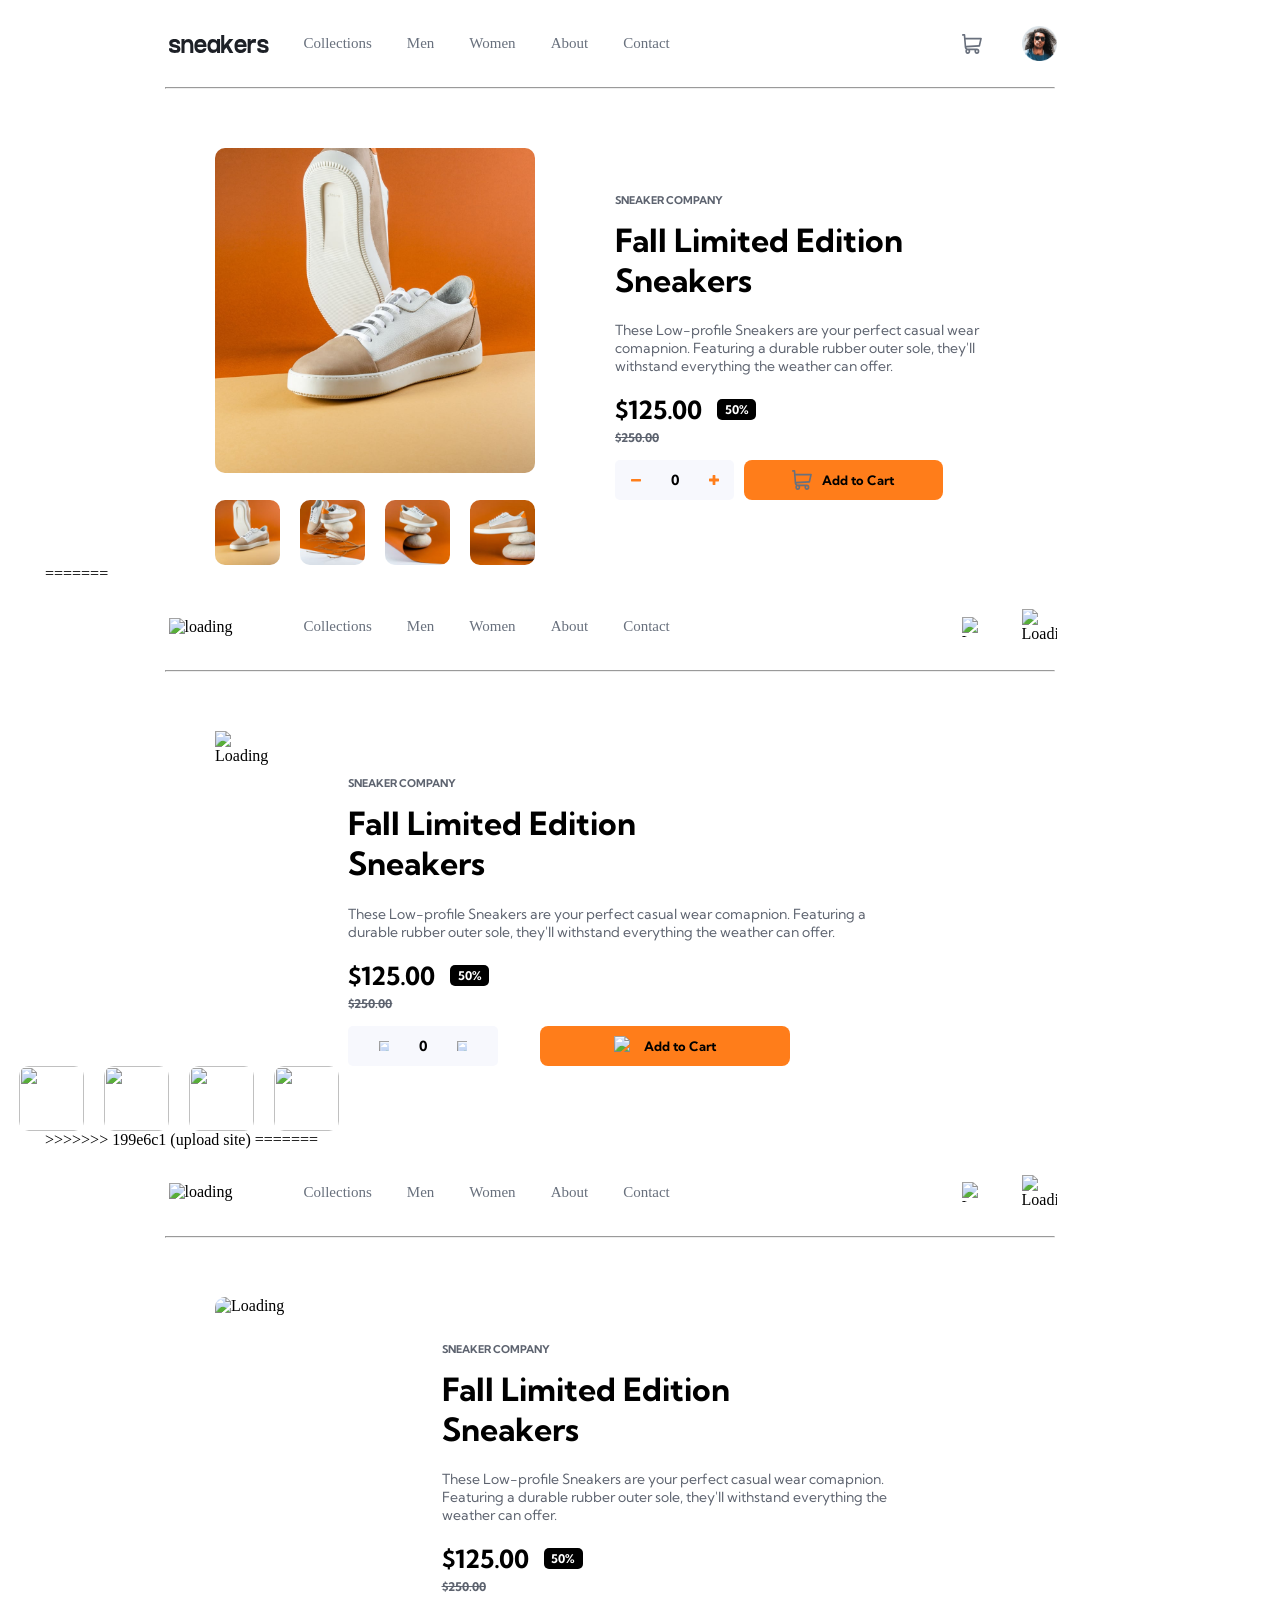
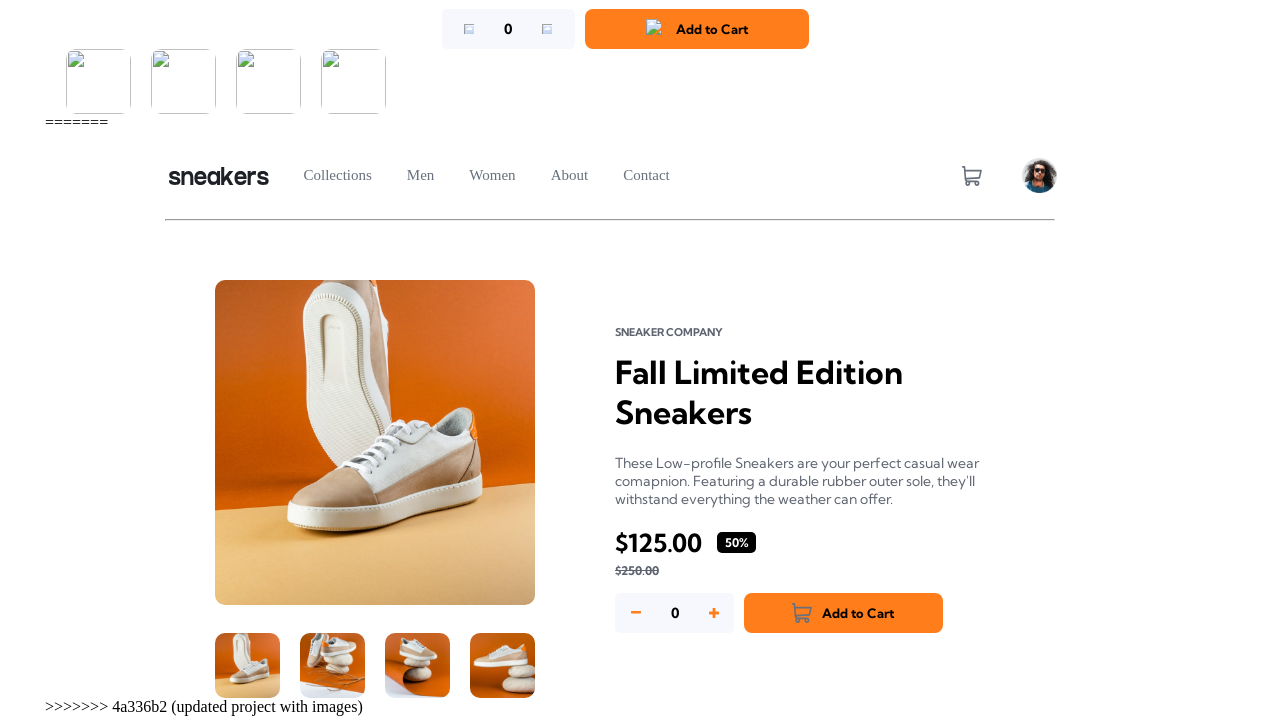
==== commit deb5a5a6: "updated project with images" ====
--- a/index.html
+++ b/index.html
@@ -1,3 +1,148 @@
+
+<!DOCTYPE html>
+<html lang="en">
+<head>
+    <meta charset="UTF-8">
+     <meta name="viewport" content="width=device-width, initial-scale=1.0">
+    <link rel="stylesheet" href="style.css">
+    <link rel="preconnect" href="https://fonts.googleapis.com">
+<link rel="preconnect" href="https://fonts.gstatic.com" crossorigin>
+
+<link href="https://fonts.googleapis.com/css2?family=Kumbh+Sans:wght@100..900&display=swap" rel="stylesheet">
+    <meta name="viewport" content="width=device-width, initial-scale=1.0">
+    <title>Third Task</title>
+</head>
+
+<body>
+    <div class="one">
+        <div class = "left">
+       <img class="new-img" src="images/" alt="Loading">
+        <img class="Logo" src="images/logo.svg" alt="loading">
+
+        <p>Collections</p>
+        <p>Men</p>
+        <p>Women</p>
+        <p>About</p>
+        <p>Contact</p>
+        </div>
+        <div class = "right">
+        <img class = "cart" src="images/icon-cart.svg" alt="Loading">
+        <img class= "avatar" src="images/image-avatar.png" alt="Loading">
+        
+        </div>
+    </div>
+    <div class="line">
+        <hr>
+    </div>
+    <div class="content">
+        <img  class =" content-img" src="images/image-product-1.jpg" alt="Loading">
+        <div class="words">
+        <h6>SNEAKER COMPANY</h6>
+        <h1>Fall Limited Edition <br>Sneakers</h1>
+        <p>These Low-profile Sneakers are your perfect casual wear comapnion. Featuring a durable rubber outer sole, they'll withstand everything the weather can offer.</p>
+        <div class="price">
+        <h3>$125.00</h3>
+        <p> <b>50%</b></p>
+         <h3 class = "discount1">$250.00</h3>
+         
+        </div>
+        <div class="discount">
+            <h3>$250.00</h3>
+        </div>
+        <div class="allign">
+        <div class="added">
+        <img class="minus" src="images/icon-minus.svg" alt="Loading">
+        <p id="count"><b>0</b></p>
+         <img class="plus" src="images/icon-plus.svg" alt="Loading">
+        </div>
+        <div class="together">
+            <img src="images/icon-cart.svg" alt="loading">
+             <p><b>Add to Cart</b></p>
+             </div>
+        </div>
+        <div class="slides">
+            <img class = "thumb" src="images/image-product-1-thumbnail.jpg" alt="">
+            <img class = "thumb" src="images/image-product-2-thumbnail.jpg" alt="">
+            <img class = "thumb" src="images/image-product-3-thumbnail.jpg" alt="">
+            <img class = "thumb" src="images/image-product-4-thumbnail.jpg" alt="">
+        </div>
+        </div>
+       
+
+    </div>
+    <script src="script.js"></script>
+</body>
+=======
+<!DOCTYPE html>
+<html lang="en">
+<head>
+    <meta charset="UTF-8">
+     <meta name="viewport" content="width=device-width, initial-scale=1.0">
+    <link rel="stylesheet" href="style.css">
+    <link rel="preconnect" href="https://fonts.googleapis.com">
+<link rel="preconnect" href="https://fonts.gstatic.com" crossorigin>
+
+<link href="https://fonts.googleapis.com/css2?family=Kumbh+Sans:wght@100..900&display=swap" rel="stylesheet">
+    <meta name="viewport" content="width=device-width, initial-scale=1.0">
+    <title>Third Task</title>
+</head>
+
+<body>
+    <div class="one">
+        <div class = "left">
+        <img class="Logo" src="file:///C:/Users/hp/Downloads/ecommerce-product-page-main/ecommerce-product-page-main/images/logo.svg" alt="loading">
+        <p>Collections</p>
+        <p>Men</p>
+        <p>Women</p>
+        <p>About</p>
+        <p>Contact</p>
+        </div>
+        <div class = "right">
+        <img class = "cart" src="file:///C:/Users/hp/Downloads/ecommerce-product-page-main/ecommerce-product-page-main/images/icon-cart.svg" alt="Loading">
+        <img class= "avatar" src="file:///C:/Users/hp/Downloads/ecommerce-product-page-main/ecommerce-product-page-main/images/image-avatar.png" alt="Loading">
+        
+        </div>
+    </div>
+    <div class="line">
+        <hr>
+    </div>
+    <div class="content">
+        <img src="c:\Users\hp\Downloads\ecommerce-product-page-main\ecommerce-product-page-main\images\image-product-1.jpg" alt="Loading">
+        <div class="words">
+        <h6>SNEAKER COMPANY</h6>
+        <h1>Fall Limited Edition <br>Sneakers</h1>
+        <p>These Low-profile Sneakers are your perfect casual wear comapnion. Featuring a durable rubber outer sole, they'll withstand everything the weather can offer.</p>
+        <div class="price">
+        <h3>$125.00</h3>
+        <p> <b>50%</b></p>
+        </div>
+        <div class="discount">
+            <h3>$250.00</h3>
+        </div>
+        <div class="allign">
+        <div class="added">
+        <img class="minus"src="file:///C:/Users/hp/Downloads/ecommerce-product-page-main/ecommerce-product-page-main/images/icon-minus.svg" alt="Loading">
+        <p><b>0</b></p>
+         <img class="plus"src="file:///C:/Users/hp/Downloads/ecommerce-product-page-main/ecommerce-product-page-main/images/icon-plus.svg" alt="Loading">
+        </div>
+        <div class="together">
+            <img src="file:///C:/Users/hp/Downloads/ecommerce-product-page-main/ecommerce-product-page-main/images/icon-cart.svg" alt="loading">
+             <p><b>Add to Cart</b></p>
+             </div>
+        </div>
+        <div class="slides">
+            <img src="c:\Users\hp\Downloads\ecommerce-product-page-main\ecommerce-product-page-main\images\image-product-1-thumbnail.jpg" alt="">
+            <img src="c:\Users\hp\Downloads\ecommerce-product-page-main\ecommerce-product-page-main\images\image-product-2-thumbnail.jpg" alt="">
+            <img src="c:\Users\hp\Downloads\ecommerce-product-page-main\ecommerce-product-page-main\images\image-product-3-thumbnail.jpg" alt="">
+            <img src="c:\Users\hp\Downloads\ecommerce-product-page-main\ecommerce-product-page-main\images\image-product-4-thumbnail.jpg" alt="">
+        </div>
+        </div>
+       
+
+    </div>
+</body>
+>>>>>>> 199e6c1 (upload site)
+=======
 <!DOCTYPE html>
 <html lang="en">
 <head>
@@ -71,4 +216,79 @@
     </div>
     <script src="script.js"></script>
 </body>
+=======
+<!DOCTYPE html>
+<html lang="en">
+<head>
+    <meta charset="UTF-8">
+     <meta name="viewport" content="width=device-width, initial-scale=1.0">
+    <link rel="stylesheet" href="style.css">
+    <link rel="preconnect" href="https://fonts.googleapis.com">
+<link rel="preconnect" href="https://fonts.gstatic.com" crossorigin>
+
+<link href="https://fonts.googleapis.com/css2?family=Kumbh+Sans:wght@100..900&display=swap" rel="stylesheet">
+    <meta name="viewport" content="width=device-width, initial-scale=1.0">
+    <title>Third Task</title>
+</head>
+
+<body>
+    <div class="one">
+        <div class = "left">
+       <img class="new-img" src="images/" alt="Loading">
+        <img class="Logo" src="images/logo.svg" alt="loading">
+
+        <p>Collections</p>
+        <p>Men</p>
+        <p>Women</p>
+        <p>About</p>
+        <p>Contact</p>
+        </div>
+        <div class = "right">
+        <img class = "cart" src="images/icon-cart.svg" alt="Loading">
+        <img class= "avatar" src="images/image-avatar.png" alt="Loading">
+        
+        </div>
+    </div>
+    <div class="line">
+        <hr>
+    </div>
+    <div class="content">
+        <img  class =" content-img" src="images/image-product-1.jpg" alt="Loading">
+        <div class="words">
+        <h6>SNEAKER COMPANY</h6>
+        <h1>Fall Limited Edition <br>Sneakers</h1>
+        <p>These Low-profile Sneakers are your perfect casual wear comapnion. Featuring a durable rubber outer sole, they'll withstand everything the weather can offer.</p>
+        <div class="price">
+        <h3>$125.00</h3>
+        <p> <b>50%</b></p>
+         <h3 class = "discount1">$250.00</h3>
+         
+        </div>
+        <div class="discount">
+            <h3>$250.00</h3>
+        </div>
+        <div class="allign">
+        <div class="added">
+        <img class="minus" src="images/icon-minus.svg" alt="Loading">
+        <p id="count"><b>0</b></p>
+         <img class="plus" src="images/icon-plus.svg" alt="Loading">
+        </div>
+        <div class="together">
+            <img src="images/icon-cart.svg" alt="loading">
+             <p><b>Add to Cart</b></p>
+             </div>
+        </div>
+        <div class="slides">
+            <img class = "thumb" src="images/image-product-1-thumbnail.jpg" alt="">
+            <img class = "thumb" src="images/image-product-2-thumbnail.jpg" alt="">
+            <img class = "thumb" src="images/image-product-3-thumbnail.jpg" alt="">
+            <img class = "thumb" src="images/image-product-4-thumbnail.jpg" alt="">
+        </div>
+        </div>
+       
+
+    </div>
+    <script src="script.js"></script>
+</body>
+>>>>>>> 4a336b2 (updated project with images)
 </html>
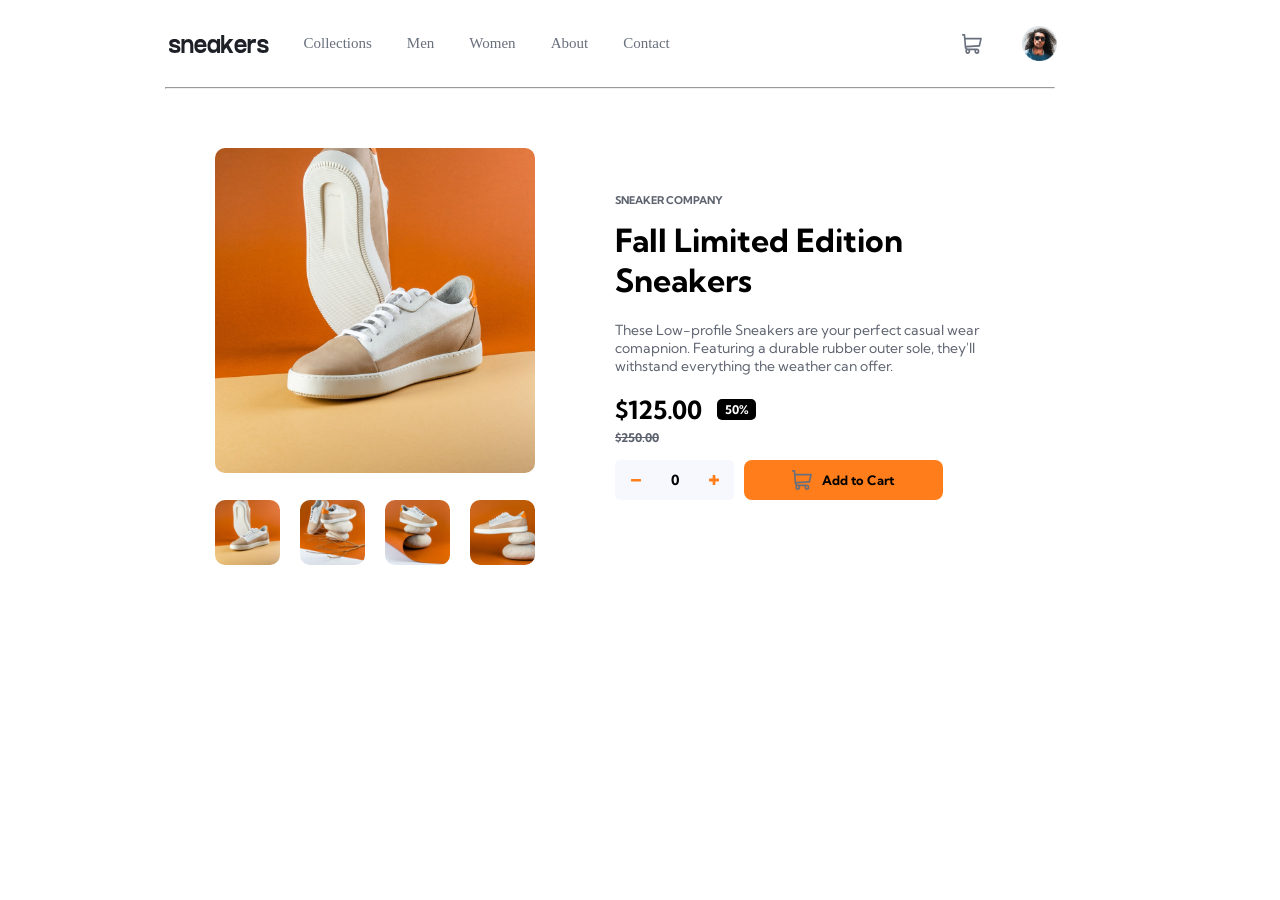
==== commit 4c16e03a: "fix merge conflicts and clean html" ====
--- a/index.html
+++ b/index.html
@@ -72,223 +72,3 @@
     </div>
     <script src="script.js"></script>
 </body>
-=======
-<!DOCTYPE html>
-<html lang="en">
-<head>
-    <meta charset="UTF-8">
-     <meta name="viewport" content="width=device-width, initial-scale=1.0">
-    <link rel="stylesheet" href="style.css">
-    <link rel="preconnect" href="https://fonts.googleapis.com">
-<link rel="preconnect" href="https://fonts.gstatic.com" crossorigin>
-
-<link href="https://fonts.googleapis.com/css2?family=Kumbh+Sans:wght@100..900&display=swap" rel="stylesheet">
-    <meta name="viewport" content="width=device-width, initial-scale=1.0">
-    <title>Third Task</title>
-</head>
-
-<body>
-    <div class="one">
-        <div class = "left">
-        <img class="Logo" src="file:///C:/Users/hp/Downloads/ecommerce-product-page-main/ecommerce-product-page-main/images/logo.svg" alt="loading">
-        <p>Collections</p>
-        <p>Men</p>
-        <p>Women</p>
-        <p>About</p>
-        <p>Contact</p>
-        </div>
-        <div class = "right">
-        <img class = "cart" src="file:///C:/Users/hp/Downloads/ecommerce-product-page-main/ecommerce-product-page-main/images/icon-cart.svg" alt="Loading">
-        <img class= "avatar" src="file:///C:/Users/hp/Downloads/ecommerce-product-page-main/ecommerce-product-page-main/images/image-avatar.png" alt="Loading">
-        
-        </div>
-    </div>
-    <div class="line">
-        <hr>
-    </div>
-    <div class="content">
-        <img src="c:\Users\hp\Downloads\ecommerce-product-page-main\ecommerce-product-page-main\images\image-product-1.jpg" alt="Loading">
-        <div class="words">
-        <h6>SNEAKER COMPANY</h6>
-        <h1>Fall Limited Edition <br>Sneakers</h1>
-        <p>These Low-profile Sneakers are your perfect casual wear comapnion. Featuring a durable rubber outer sole, they'll withstand everything the weather can offer.</p>
-        <div class="price">
-        <h3>$125.00</h3>
-        <p> <b>50%</b></p>
-        </div>
-        <div class="discount">
-            <h3>$250.00</h3>
-        </div>
-        <div class="allign">
-        <div class="added">
-        <img class="minus"src="file:///C:/Users/hp/Downloads/ecommerce-product-page-main/ecommerce-product-page-main/images/icon-minus.svg" alt="Loading">
-        <p><b>0</b></p>
-         <img class="plus"src="file:///C:/Users/hp/Downloads/ecommerce-product-page-main/ecommerce-product-page-main/images/icon-plus.svg" alt="Loading">
-        </div>
-        <div class="together">
-            <img src="file:///C:/Users/hp/Downloads/ecommerce-product-page-main/ecommerce-product-page-main/images/icon-cart.svg" alt="loading">
-             <p><b>Add to Cart</b></p>
-             </div>
-        </div>
-        <div class="slides">
-            <img src="c:\Users\hp\Downloads\ecommerce-product-page-main\ecommerce-product-page-main\images\image-product-1-thumbnail.jpg" alt="">
-            <img src="c:\Users\hp\Downloads\ecommerce-product-page-main\ecommerce-product-page-main\images\image-product-2-thumbnail.jpg" alt="">
-            <img src="c:\Users\hp\Downloads\ecommerce-product-page-main\ecommerce-product-page-main\images\image-product-3-thumbnail.jpg" alt="">
-            <img src="c:\Users\hp\Downloads\ecommerce-product-page-main\ecommerce-product-page-main\images\image-product-4-thumbnail.jpg" alt="">
-        </div>
-        </div>
-       
-
-    </div>
-</body>
->>>>>>> 199e6c1 (upload site)
-=======
-<!DOCTYPE html>
-<html lang="en">
-<head>
-    <meta charset="UTF-8">
-     <meta name="viewport" content="width=device-width, initial-scale=1.0">
-    <link rel="stylesheet" href="style.css">
-    <link rel="preconnect" href="https://fonts.googleapis.com">
-<link rel="preconnect" href="https://fonts.gstatic.com" crossorigin>
-
-<link href="https://fonts.googleapis.com/css2?family=Kumbh+Sans:wght@100..900&display=swap" rel="stylesheet">
-    <meta name="viewport" content="width=device-width, initial-scale=1.0">
-    <title>Third Task</title>
-</head>
-
-<body>
-    <div class="one">
-        <div class = "left">
-       <img class="new-img" src="file:///C:/Users/hp/Downloads/ecommerce-product-page-main/ecommerce-product-page-main/images/icon-menu.svg" alt="Loading">
-        <img class="Logo" src="file:///C:/Users/hp/Downloads/ecommerce-product-page-main/ecommerce-product-page-main/images/logo.svg" alt="loading">
-
-        <p>Collections</p>
-        <p>Men</p>
-        <p>Women</p>
-        <p>About</p>
-        <p>Contact</p>
-        </div>
-        <div class = "right">
-        <img class = "cart" src="file:///C:/Users/hp/Downloads/ecommerce-product-page-main/ecommerce-product-page-main/images/icon-cart.svg" alt="Loading">
-        <img class= "avatar" src="file:///C:/Users/hp/Downloads/ecommerce-product-page-main/ecommerce-product-page-main/images/image-avatar.png" alt="Loading">
-        
-        </div>
-    </div>
-    <div class="line">
-        <hr>
-    </div>
-    <div class="content">
-        <img  class =" content-img"src="c:\Users\hp\Downloads\ecommerce-product-page-main\ecommerce-product-page-main\images\image-product-1.jpg" alt="Loading">
-        <div class="words">
-        <h6>SNEAKER COMPANY</h6>
-        <h1>Fall Limited Edition <br>Sneakers</h1>
-        <p>These Low-profile Sneakers are your perfect casual wear comapnion. Featuring a durable rubber outer sole, they'll withstand everything the weather can offer.</p>
-        <div class="price">
-        <h3>$125.00</h3>
-        <p> <b>50%</b></p>
-         <h3 class = "discount1">$250.00</h3>
-         
-        </div>
-        <div class="discount ">
-            <h3>$250.00</h3>
-        </div>
-        <div class="allign">
-        <div class="added">
-        <img class="minus"src="file:///C:/Users/hp/Downloads/ecommerce-product-page-main/ecommerce-product-page-main/images/icon-minus.svg" alt="Loading">
-        <p id="count"><b>0</b></p>
-         <img class="plus"src="file:///C:/Users/hp/Downloads/ecommerce-product-page-main/ecommerce-product-page-main/images/icon-plus.svg" alt="Loading">
-        </div>
-        <div class="together">
-            <img src="file:///C:/Users/hp/Downloads/ecommerce-product-page-main/ecommerce-product-page-main/images/icon-cart.svg" alt="loading">
-             <p><b>Add to Cart</b></p>
-             </div>
-        </div>
-        <div class="slides">
-            <img class = "thumb" src="c:\Users\hp\Downloads\ecommerce-product-page-main\ecommerce-product-page-main\images\image-product-1-thumbnail.jpg" alt="">
-            <img class = "thumb" src="c:\Users\hp\Downloads\ecommerce-product-page-main\ecommerce-product-page-main\images\image-product-2-thumbnail.jpg" alt="">
-            <img class = "thumb" src="c:\Users\hp\Downloads\ecommerce-product-page-main\ecommerce-product-page-main\images\image-product-3-thumbnail.jpg" alt="">
-            <img class = "thumb" src="c:\Users\hp\Downloads\ecommerce-product-page-main\ecommerce-product-page-main\images\image-product-4-thumbnail.jpg" alt="">
-        </div>
-        </div>
-       
-
-    </div>
-    <script src="script.js"></script>
-</body>
-=======
-<!DOCTYPE html>
-<html lang="en">
-<head>
-    <meta charset="UTF-8">
-     <meta name="viewport" content="width=device-width, initial-scale=1.0">
-    <link rel="stylesheet" href="style.css">
-    <link rel="preconnect" href="https://fonts.googleapis.com">
-<link rel="preconnect" href="https://fonts.gstatic.com" crossorigin>
-
-<link href="https://fonts.googleapis.com/css2?family=Kumbh+Sans:wght@100..900&display=swap" rel="stylesheet">
-    <meta name="viewport" content="width=device-width, initial-scale=1.0">
-    <title>Third Task</title>
-</head>
-
-<body>
-    <div class="one">
-        <div class = "left">
-       <img class="new-img" src="images/" alt="Loading">
-        <img class="Logo" src="images/logo.svg" alt="loading">
-
-        <p>Collections</p>
-        <p>Men</p>
-        <p>Women</p>
-        <p>About</p>
-        <p>Contact</p>
-        </div>
-        <div class = "right">
-        <img class = "cart" src="images/icon-cart.svg" alt="Loading">
-        <img class= "avatar" src="images/image-avatar.png" alt="Loading">
-        
-        </div>
-    </div>
-    <div class="line">
-        <hr>
-    </div>
-    <div class="content">
-        <img  class =" content-img" src="images/image-product-1.jpg" alt="Loading">
-        <div class="words">
-        <h6>SNEAKER COMPANY</h6>
-        <h1>Fall Limited Edition <br>Sneakers</h1>
-        <p>These Low-profile Sneakers are your perfect casual wear comapnion. Featuring a durable rubber outer sole, they'll withstand everything the weather can offer.</p>
-        <div class="price">
-        <h3>$125.00</h3>
-        <p> <b>50%</b></p>
-         <h3 class = "discount1">$250.00</h3>
-         
-        </div>
-        <div class="discount">
-            <h3>$250.00</h3>
-        </div>
-        <div class="allign">
-        <div class="added">
-        <img class="minus" src="images/icon-minus.svg" alt="Loading">
-        <p id="count"><b>0</b></p>
-         <img class="plus" src="images/icon-plus.svg" alt="Loading">
-        </div>
-        <div class="together">
-            <img src="images/icon-cart.svg" alt="loading">
-             <p><b>Add to Cart</b></p>
-             </div>
-        </div>
-        <div class="slides">
-            <img class = "thumb" src="images/image-product-1-thumbnail.jpg" alt="">
-            <img class = "thumb" src="images/image-product-2-thumbnail.jpg" alt="">
-            <img class = "thumb" src="images/image-product-3-thumbnail.jpg" alt="">
-            <img class = "thumb" src="images/image-product-4-thumbnail.jpg" alt="">
-        </div>
-        </div>
-       
-
-    </div>
-    <script src="script.js"></script>
-</body>
->>>>>>> 4a336b2 (updated project with images)
-</html>
